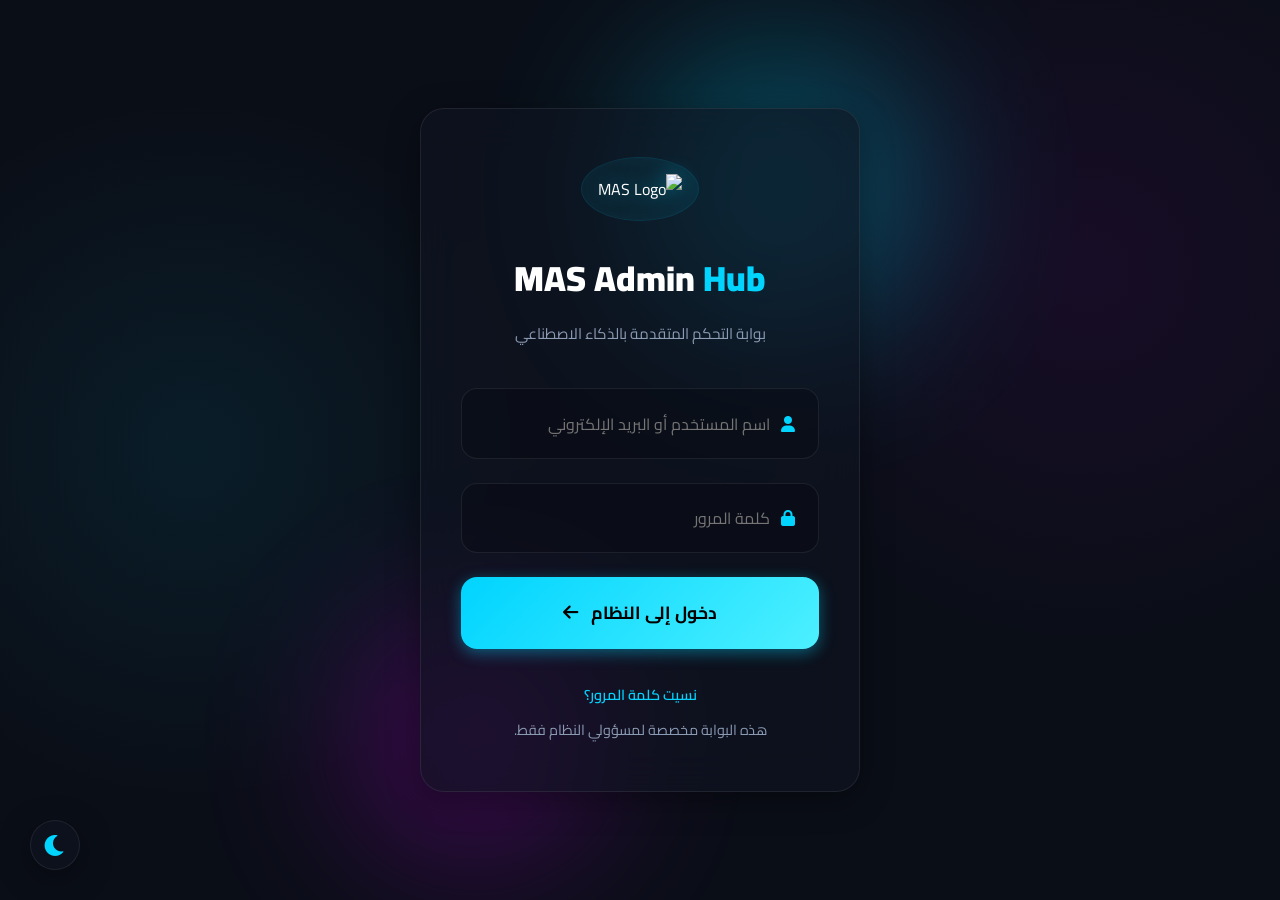
==== MAS_WEB/frontend/index.html @ 2822e8b2 "Update index.html" ====
<!DOCTYPE html>
<html lang="ar" dir="rtl">

<head>
    <meta charset="UTF-8">
    <meta name="viewport" content="width=device-width, initial-scale=1.0">
    <title>MAS Admin - لوحة التحكم</title>
    <link rel="stylesheet" href="style.css">
    <!-- Google Fonts: Cairo -->
    <link rel="preconnect" href="https://fonts.googleapis.com">
    <link rel="preconnect" href="https://fonts.gstatic.com" crossorigin>
    <link href="https://fonts.googleapis.com/css2?family=Cairo:wght@400;600;700;900&display=swap" rel="stylesheet">
    <!-- Font Awesome -->
    <link rel="stylesheet" href="https://cdnjs.cloudflare.com/ajax/libs/font-awesome/6.0.0/css/all.min.css">
    <!-- Chart.js for beautiful graphs -->
    <script src="https://cdn.jsdelivr.net/npm/chart.js"></script>
</head>

<body class="dashboard-body">

    <!-- Background Animated Grid / Orbs -->
    <div class="background-effects">
        <div class="glow glow-1"></div>
        <div class="glow glow-2"></div>
    </div>

    <!-- Theme Toggle -->
    <button class="theme-toggle" onclick="toggleTheme()" title="تبديل المظهر">
        <i class="fa-solid fa-moon" id="theme-icon"></i>
    </button>

    <div class="app-container">
        <!-- Sidebar -->
        <aside class="admin-sidebar glass-panel">
            <div class="sidebar-header">
                <div class="logo-circle">
                    <img src="../assets/image/MAS.png" alt="MAS Logo" class="rotating-mas">
                </div>
                <h2>MAS <span>Admin</span></h2>
            </div>

            <nav class="sidebar-nav">
                <a href="#" class="nav-item active" onclick="switchView('overview', this)">
                    <i class="fa-solid fa-chart-pie"></i>
                    <span>نظرة عامة</span>
                </a>
                <a href="#" class="nav-item" onclick="switchView('users', this)">
                    <i class="fa-solid fa-users"></i>
                    <span>إدارة المستخدمين</span>
                </a>
                <a href="#" class="nav-item" onclick="switchView('ai-models', this)">
                    <i class="fa-solid fa-brain"></i>
                    <span>نماذج الذكاء الاصطناعي</span>
                </a>
                <a href="#" class="nav-item" onclick="switchView('doctors', this)">
                    <i class="fa-solid fa-user-doctor"></i>
                    <span>الكادر الطبي</span>
                </a>
                <a href="#" class="nav-item" onclick="switchView('management', this)">
                    <i class="fa-solid fa-building-ngo"></i>
                    <span>إدارة الفروع</span>
                </a>
                <a href="#" class="nav-item" id="nav-ads" onclick="switchView('ads', this)">
                    <i class="fa-solid fa-rectangle-ad"></i>
                    <span>إدارة الإعلانات</span>
                </a>
                <a href="#" class="nav-item" onclick="switchView('system', this)">
                    <i class="fa-solid fa-server"></i>
                    <span>حالة النظام</span>
                </a>
            </nav>

            <div class="sidebar-footer">
                <div class="user-info">
                    <div class="avatar">م</div>
                    <div class="details">
                        <span class="name">المدير العام</span>
                        <span class="role">Admin Console</span>
                    </div>
                </div>
                <a href="javascript:void(0)" class="logout-btn" onclick="logout()">
                    <i class="fa-solid fa-right-from-bracket"></i>
                </a>
            </div>
        </aside>

        <!-- Main Content Area -->
        <main class="main-content">

            <!-- Navbar -->
            <header class="top-nav glass-panel">
                <div class="nav-left">
                    <h1 class="page-title" id="current-page-title">نظرة عامة (Overview)</h1>
                    <p class="page-subtitle">أهلاً بك في مركز التحكم بـ MAS AI.</p>
                </div>
                <div class="nav-right">
                    <div class="search-box">
                        <i class="fa-solid fa-search"></i>
                        <input type="text" placeholder="بحث سريع في النظام...">
                    </div>
                    <button class="notif-btn">
                        <i class="fa-solid fa-bell"></i>
                        <span class="badge">3</span>
                    </button>
                </div>
            </header>

            <!-- ### VIEW: OVERVIEW ### -->
            <section id="view-overview" class="view-section active">

                <!-- Stat Cards Row -->
                <div class="stats-grid">
                    <div class="stat-card glass-panel wow-card">
                        <div class="stat-icon" style="color: #00d4ff; background: rgba(0, 212, 255, 0.1);">
                            <i class="fa-solid fa-users"></i>
                        </div>
                        <div class="stat-details">
                            <h3>إجمالي المستخدمين</h3>
                            <div class="value">12,450</div>
                            <div class="trend positive"><i class="fa-solid fa-arrow-up"></i> +12% هذا الأسبوع</div>
                        </div>
                    </div>

                    <div class="stat-card glass-panel wow-card">
                        <div class="stat-icon" style="color: #00ffaa; background: rgba(0, 255, 170, 0.1);">
                            <i class="fa-solid fa-chart-line"></i>
                        </div>
                        <div class="stat-details">
                            <h3>تشخيصات اليوم</h3>
                            <div class="value">342</div>
                            <div class="trend positive"><i class="fa-solid fa-arrow-up"></i> +5% معدل نشاط</div>
                        </div>
                    </div>

                    <div class="stat-card glass-panel wow-card">
                        <div class="stat-icon" style="color: #bc00dd; background: rgba(188, 0, 221, 0.1);">
                            <i class="fa-solid fa-brain"></i>
                        </div>
                        <div class="stat-details">
                            <h3>دقة الـ AI الحالية</h3>
                            <div class="value">98.5%</div>
                            <div class="trend stable"><i class="fa-solid fa-minus"></i> مستقر</div>
                        </div>
                    </div>

                    <div class="stat-card glass-panel wow-card">
                        <div class="stat-icon" style="color: #ff3366; background: rgba(255, 51, 102, 0.1);">
                            <i class="fa-solid fa-server"></i>
                        </div>
                        <div class="stat-details">
                            <h3>ضغط السيرفر</h3>
                            <div class="value">42%</div>
                            <div class="trend warning"><i class="fa-solid fa-bolt"></i> طبيعي</div>
                        </div>
                    </div>
                </div>

                <!-- Charts & Tables Area -->
                <div class="dashboard-body-grid">

                    <!-- Main Chart -->
                    <div class="chart-container glass-panel wow-card">
                        <div class="card-header">
                            <h2><i class="fa-solid fa-activity"></i> نشاط النظام والتشخيصات (أسبوعياً)</h2>
                            <select class="glass-select">
                                <option>هذا الأسبوع</option>
                                <option>هذا الشهر</option>
                            </select>
                        </div>
                        <div class="chart-wrapper">
                            <canvas id="activityChart"></canvas>
                        </div>
                    </div>

                    <!-- AI Models Health -->
                    <div class="ai-health-container glass-panel wow-card">
                        <div class="card-header">
                            <h2><i class="fa-solid fa-microchip"></i> صحة النماذج (AI Models)</h2>
                        </div>
                        <div class="health-bars">

                            <div class="health-item">
                                <div class="health-info">
                                    <span>PneumoniaNet v2 (أشعة الصدر)</span>
                                    <span class="percent" style="color:#00ffaa">99%</span>
                                </div>
                                <div class="progress-track" style="--val: 99%; --color: #00ffaa">
                                    <div class="progress-fill"></div>
                                </div>
                            </div>

                            <div class="health-item">
                                <div class="health-info">
                                    <span>BraTS Analyzer (أورام الدماغ)</span>
                                    <span class="percent" style="color:#00d4ff">97%</span>
                                </div>
                                <div class="progress-track" style="--val: 97%; --color: #00d4ff">
                                    <div class="progress-fill"></div>
                                </div>
                            </div>

                            <div class="health-item">
                                <div class="health-info">
                                    <span>SkinCancer Detector</span>
                                    <span class="percent" style="color:#ffcc00">92%</span>
                                </div>
                                <div class="progress-track" style="--val: 92%; --color: #ffcc00">
                                    <div class="progress-fill"></div>
                                </div>
                            </div>

                            <div class="health-item">
                                <div class="health-info">
                                    <span>Gemma Medical Assistant (المحادثة)</span>
                                    <span class="percent" style="color:#bc00dd">95%</span>
                                </div>
                                <div class="progress-track" style="--val: 95%; --color: #bc00dd">
                                    <div class="progress-fill"></div>
                                </div>
                            </div>

                        </div>
                    </div>

                    <!-- Recent Activity Table -->
                    <div class="table-container glass-panel wow-card full-width">
                        <div class="card-header">
                            <h2><i class="fa-solid fa-list-check"></i> سجل العمليات المباشر (Live Queue)</h2>
                            <button class="btn btn-outline" style="padding: 5px 15px; font-size: 0.9rem;">تحديث</button>
                        </div>
                        <div class="table-responsive">
                            <table class="admin-table">
                                <thead>
                                    <tr>
                                        <th>ID العملية</th>
                                        <th>المريض / المستخدم</th>
                                        <th>نوع التحليل</th>
                                        <th>تاريخ الطلب</th>
                                        <th>دقة الـ AI</th>
                                        <th>الحالة</th>
                                    </tr>
                                </thead>
                                <tbody>
                                    <tr>
                                        <td>#REQ-8902</td>
                                        <td>
                                            <div class="tbl-user"><img src="https://i.pravatar.cc/150?img=11" alt="u">
                                                خالد العتيبي</div>
                                        </td>
                                        <td>صورة شبكية (Pneumonia)</td>
                                        <td>منذ 2 دقيقة</td>
                                        <td>94.2%</td>
                                        <td><span class="badge badge-success">مكتمل</span></td>
                                    </tr>
                                    <tr>
                                        <td>#REQ-8901</td>
                                        <td>
                                            <div class="tbl-user"><img src="https://i.pravatar.cc/150?img=32" alt="u">
                                                سارة أحمد</div>
                                        </td>
                                        <td>ورم دماغ (BraTS)</td>
                                        <td>منذ 5 دقائق</td>
                                        <td>98.9%</td>
                                        <td><span class="badge badge-success">مكتمل</span></td>
                                    </tr>
                                    <tr>
                                        <td>#REQ-8900</td>
                                        <td>
                                            <div class="tbl-user"><img src="https://i.pravatar.cc/150?img=15" alt="u">
                                                محمد سالم</div>
                                        </td>
                                        <td>سرطان جلد (Skin)</td>
                                        <td>منذ 12 دقيقة</td>
                                        <td>--</td>
                                        <td><span class="badge badge-warning">قيد التحليل</span></td>
                                    </tr>
                                    <tr>
                                        <td>#REQ-8899</td>
                                        <td>
                                            <div class="tbl-user"><img src="https://i.pravatar.cc/150?img=5" alt="u"> د.
                                                أسامة (طبيب)</div>
                                        </td>
                                        <td>استشارة ذكاء اصطناعي (Gemma)</td>
                                        <td>منذ 15 دقيقة</td>
                                        <td>91.0%</td>
                                        <td><span class="badge badge-primary">تم الرد</span></td>
                                    </tr>
                                </tbody>
                            </table>
                        </div>
                    </div>

                </div>
            </section>

            <!-- ### VIEW: USERS ### -->
            <section id="view-users" class="view-section" style="display: none;">
                <div class="table-container glass-panel wow-card full-width">
                    <div class="card-header">
                        <h2><i class="fa-solid fa-users"></i> قائمة المستخدمين المسجلين</h2>
                    </div>
                    <div class="table-responsive">
                        <!-- Loaded via AJAX -->
                    </div>
                </div>
            </section>

            <!-- ### VIEW: DOCTORS ### -->
            <section id="view-doctors" class="view-section" style="display: none;">
                <div class="table-container glass-panel wow-card full-width">
                    <div class="card-header">
                        <h2><i class="fa-solid fa-user-doctor"></i> الطاقم الطبي المعتمد</h2>
                    </div>
                    <div class="table-responsive">
                        <!-- Loaded via AJAX -->
                    </div>
                </div>
            </section>

            <!-- ### VIEW: AI MODELS ### -->
            <section id="view-ai-models" class="view-section" style="display: none;">
                <div class="stats-grid">
                    <div class="stat-card glass-panel wow-card">
                        <div class="stat-details">
                            <h3>Pneumonia V2</h3>
                            <div class="value">99%</div>
                            <p style="font-size: 0.8rem; opacity: 0.6;">دقة التشخيص الحالية</p>
                        </div>
                    </div>
                    <div class="stat-card glass-panel wow-card">
                        <div class="stat-details">
                            <h3>Brain Tumor</h3>
                            <div class="value">97%</div>
                            <p style="font-size: 0.8rem; opacity: 0.6;">دقة التشخيص الحالية</p>
                        </div>
                    </div>
                    <div class="stat-card glass-panel wow-card">
                        <div class="stat-details">
                            <h3>Skin Cancer</h3>
                            <div class="value">92%</div>
                            <p style="font-size: 0.8rem; opacity: 0.6;">دقة التشخيص الحالية</p>
                        </div>
                    </div>
                </div>

                <div class="glass-panel wow-card" style="margin-top: 2rem; padding: 2rem;">
                    <h2>حالات النماذج الفنية</h2>
                    <p>جميع النماذج تعمل على خوادم TFLite المحسنة للجوال والويب.</p>
                </div>
            </section>

            <!-- ### VIEW: AD MANAGEMENT ### -->
            <section id="view-ads" class="view-section" style="display: none;">
                <div class="glass-panel wow-card">
                    <div class="card-header">
                        <h2><i class="fa-solid fa-rectangle-ad"></i> التحكم بالإعلانات المتحركة</h2>
                        <button class="btn btn-primary btn-sm" onclick="openModal('addAdModal')"
                            style="width: auto; padding: 0.6rem 1.2rem;">
                            <i class="fa-solid fa-plus"></i> إضافة إعلان جديد
                        </button>
                    </div>
                    <div class="table-responsive">
                        <div class="loader">جاري التحميل...</div>
                        <table class="admin-table" id="adsTable" style="display:none;">
                            <thead>
                                <tr>
                                    <th>الصورة</th>
                                    <th>العنوان</th>
                                    <th>النص الفرعي</th>
                                    <th>الحالة</th>
                                    <th>الإجراءات</th>
                                </tr>
                            </thead>
                            <tbody></tbody>
                        </table>
                    </div>
                </div>
            </section>

            <!-- ### VIEW: SYSTEM ### -->
            <section id="view-system" class="view-section" style="display: none;">
                <div class="glass-panel" style="padding: 4rem; text-align: center;">
                    <i class="fa-solid fa-server"
                        style="font-size: 4rem; color: var(--accent-light); margin-bottom: 2rem;"></i>
                    <h2>نظام MAS قيد التشغيل</h2>
                    <p style="color: var(--text-muted);">جميع الخدمات تعمل بشكل طبيعي. دقة نماذج الذكاء الاصطناعي
                        مستقرة.</p>
                </div>
            </section>

            <!-- ### VIEW: PLACEHOLDER ### -->
            <section id="view-placeholder" class="view-section" style="display: none;">
                <div class="glass-panel" style="padding: 4rem; text-align: center;">
                    <i class="fa-solid fa-tools"
                        style="font-size: 4rem; color: var(--accent-light); margin-bottom: 2rem;"></i>
                    <h2>جاري تطوير هذه الصفحة</h2>
                    <p style="color: var(--text-muted);">هذه الوحدة الإدارية للذكاء الاصطناعي قيد الإنشاء ضمن التحديثات
                        القادمة للوحة التحكم.</p>
                </div>
            </section>

        </main>
    </div>

    <!-- Modals -->
    <div id="addBranchModal" class="modal">
        <div class="modal-content glass-panel">
            <span class="close" onclick="closeModal('addBranchModal')">&times;</span>
            <h3><i class="fa-solid fa-building-circle-plus"></i> إضافة فرع جديد</h3>
            <form id="addBranchForm" onsubmit="handleCreateBranch(event)">
                <div class="input-group">
                    <i class="fa-solid fa-map-location-dot"></i>
                    <input type="text" id="branchGov" placeholder="المحافظة / المدينة" required>
                </div>
                <div class="input-group">
                    <i class="fa-solid fa-location-dot"></i>
                    <input type="text" id="branchStreet" placeholder="اسم الشارع / الحي" required>
                </div>
                <div class="input-group">
                    <i class="fa-solid fa-phone"></i>
                    <input type="text" id="branchContact" placeholder="رقم هاتف الفرع">
                </div>
                <button type="submit" class="btn btn-primary w-100">حفظ الفرع</button>
            </form>
        </div>
    </div>

    <div id="addSecretaryModal" class="modal">
        <div class="modal-content glass-panel">
            <span class="close" onclick="closeModal('addSecretaryModal')">&times;</span>
            <h3><i class="fa-solid fa-user-plus"></i> تسجيل سكرتير جديد</h3>
            <form id="addSecretaryForm" onsubmit="handleRegisterSecretary(event)">
                <div class="input-group">
                    <i class="fa-solid fa-user"></i>
                    <input type="text" id="secName" placeholder="الاسم الكامل" required>
                </div>
                <div class="input-group">
                    <i class="fa-solid fa-envelope"></i>
                    <input type="email" id="secEmail" placeholder="البريد الإلكتروني" required>
                </div>
                <div class="input-group">
                    <i class="fa-solid fa-lock"></i>
                    <input type="password" id="secPassword" placeholder="كلمة المرور" required>
                </div>
                <div class="input-group">
                    <i class="fa-solid fa-building"></i>
                    <select id="secBranch" required>
                        <option value="">اختر الفرع المسؤول عنه...</option>
                        <!-- سيتم تعبئتها بواسطة JS -->
                    </select>
                </div>
                <button type="submit" class="btn btn-primary w-100">إتمام التسجيل</button>
            </form>
        </div>
    </div>

    <!-- Modal: Add New Advertisement -->
    <div id="addAdModal" class="modal">
        <div class="modal-content glass-panel">
            <div class="modal-header">
                <h2>إضافة إعلان جديد</h2>
                <span class="close" onclick="closeModal('addAdModal')">&times;</span>
            </div>
            <form id="addAdForm" onsubmit="handleCreateAd(event)">
                <div class="input-group">
                    <i class="fa-solid fa-heading input-icon"></i>
                    <input type="text" id="adTitle" placeholder="عنوان الإعلان الرئيسي..." required>
                </div>
                <div class="input-group">
                    <i class="fa-solid fa-paragraph input-icon"></i>
                    <input type="text" id="adSubtitle" placeholder="النص الفرعي..." required>
                </div>
                <div class="input-group">
                    <i class="fa-solid fa-link input-icon"></i>
                    <input type="url" id="adLink" placeholder="رابط الإعلان (اختياري)...">
                </div>
                <div class="file-upload-wrapper">
                    <label for="adImage" class="file-label">
                        <i class="fa-solid fa-cloud-upload-alt"></i>
                        <span>اختر صورة الإعلان...</span>
                    </label>
                    <input type="file" id="adImage" accept="image/*" required onchange="previewAdImage(this)">
                    <div id="adImagePreview" class="image-preview-box"></div>
                </div>
                <button type="submit" class="btn btn-primary">
                    <i class="fa-solid fa-save"></i> حفظ ونشر الإعلان
                </button>
            </form>
        </div>
    </div>

    <script src="app.js"></script>
</body>

</html>
---- MAS_WEB/frontend/style.css ----
/* =======================================================
   MAS Admin Dashboard - WOW Factor CSS
   Glassmorphism | Dark & Light Modes | Futuristic UI
======================================================= */

:root {
    /* ---------------- DARK MODE (DEFAULT) ---------------- */
    --bg-base: #0a0e17;
    --bg-secondary: #0f1522;
    --bg-glass: rgba(15, 21, 34, 0.6);
    --border-glass: rgba(255, 255, 255, 0.08);
    --border-hover: rgba(0, 212, 255, 0.3);

    --text-main: #ffffff;
    --text-muted: #8b9bb4;

    --accent-main: #00d4ff;
    --accent-light: #4df0ff;
    --accent-glow: rgba(0, 212, 255, 0.4);

    --success: #00ffaa;
    --warning: #ffcc00;
    --danger: #ff3366;

    --orb-1: #00d4ff;
    --orb-2: #bc00dd;

    /* Common Geometry */
    --radius-sm: 8px;
    --radius-md: 16px;
    --radius-lg: 24px;
    --shadow-glass: 0 8px 32px 0 rgba(0, 0, 0, 0.37);
    --transition: all 0.3s cubic-bezier(0.25, 0.8, 0.25, 1);
}

/* ---------------- LIGHT MODE ---------------- */
body.light-mode {
    --bg-base: #f0f4f8;
    --bg-secondary: #e2e8f0;
    --bg-glass: rgba(255, 255, 255, 0.7);
    --border-glass: rgba(0, 0, 0, 0.05);
    --border-hover: rgba(0, 102, 255, 0.2);

    --text-main: #1e293b;
    --text-muted: #64748b;

    --accent-main: #0284c7;
    --accent-light: #0ea5e9;
    --accent-glow: rgba(2, 132, 199, 0.2);

    --success: #10b981;
    --warning: #f59e0b;
    --danger: #ef4444;

    --orb-1: #38bdf8;
    --orb-2: #c084fc;

    --shadow-glass: 0 8px 32px 0 rgba(30, 41, 59, 0.1);
}

/* =======================================================
   BASE STYLES
======================================================= */
* {
    margin: 0;
    padding: 0;
    box-sizing: border-box;
    font-family: 'Cairo', sans-serif;
}

body {
    background-color: var(--bg-base);
    color: var(--text-main);
    overflow-x: hidden;
    transition: background-color 0.5s ease, color 0.5s ease;
}

/* Scrollbar */
::-webkit-scrollbar {
    width: 8px;
    height: 8px;
}

::-webkit-scrollbar-track {
    background: var(--bg-secondary);
}

::-webkit-scrollbar-thumb {
    background: var(--accent-main);
    border-radius: 4px;
}

/* =======================================================
   BACKGROUND EFFECTS (ORBS & GLOW)
======================================================= */
.background-effects {
    position: fixed;
    top: 0;
    left: 0;
    right: 0;
    bottom: 0;
    z-index: -1;
    overflow: hidden;
    pointer-events: none;
}

.glow {
    position: absolute;
    width: 600px;
    height: 600px;
    border-radius: 50%;
    filter: blur(150px);
    opacity: 0.15;
    animation: float 20s infinite alternate ease-in-out;
}

.glow-1 {
    background: var(--orb-1);
    top: -100px;
    right: -100px;
}

.glow-2 {
    background: var(--orb-2);
    bottom: -200px;
    left: -100px;
    animation-delay: -5s;
}

@keyframes float {
    0% {
        transform: translate(0, 0) scale(1);
    }

    100% {
        transform: translate(-100px, 50px) scale(1.2);
    }
}

/* Theme Toggle Button */
.theme-toggle {
    position: fixed;
    bottom: 30px;
    left: 30px;
    width: 50px;
    height: 50px;
    border-radius: 50%;
    background: var(--bg-glass);
    border: 1px solid var(--border-glass);
    color: var(--accent-main);
    font-size: 1.5rem;
    cursor: pointer;
    backdrop-filter: blur(10px);
    z-index: 1000;
    box-shadow: var(--shadow-glass);
    transition: var(--transition);
    display: flex;
    align-items: center;
    justify-content: center;
}

.theme-toggle:hover {
    transform: scale(1.1) rotate(15deg);
    border-color: var(--accent-main);
    box-shadow: 0 0 20px var(--accent-glow);
}

/* =======================================================
   REUSABLE COMPONENTS
======================================================= */
.glass-panel {
    background: var(--bg-glass);
    backdrop-filter: blur(16px);
    -webkit-backdrop-filter: blur(16px);
    border: 1px solid var(--border-glass);
    border-radius: var(--radius-md);
    box-shadow: var(--shadow-glass);
}

.wow-card {
    transition: var(--transition);
    position: relative;
    overflow: hidden;
}

.wow-card::before {
    content: '';
    position: absolute;
    top: 0;
    left: -100%;
    width: 50%;
    height: 100%;
    background: linear-gradient(to right, transparent, rgba(255, 255, 255, 0.05), transparent);
    transform: skewX(-20deg);
    transition: 0.5s;
}

.wow-card:hover {
    border-color: var(--border-hover);
    transform: translateY(-5px);
}

.wow-card:hover::before {
    left: 150%;
}

/* =======================================================
   LOGIN PAGE
======================================================= */
.login-body {
    display: flex;
    align-items: center;
    justify-content: center;
    min-height: 100vh;
    background-image:
        radial-gradient(circle at 15% 50%, rgba(0, 212, 255, 0.08), transparent 30%),
        radial-gradient(circle at 85% 30%, rgba(188, 0, 221, 0.08), transparent 30%);
}

.login-container {
    position: relative;
    width: 100%;
    max-width: 480px;
    padding: 20px;
    z-index: 1;
}

.orb {
    position: absolute;
    border-radius: 50%;
    filter: blur(80px);
    z-index: -1;
    opacity: 0.3;
}

.orb-1 {
    width: 300px;
    height: 300px;
    background: var(--orb-1);
    top: -50px;
    right: -50px;
}

.orb-2 {
    width: 250px;
    height: 250px;
    background: var(--orb-2);
    bottom: -50px;
    left: -50px;
}

.login-glass-card {
    background: var(--bg-glass);
    backdrop-filter: blur(20px);
    border: 1px solid var(--border-glass);
    border-radius: var(--radius-lg);
    padding: 3rem 2.5rem;
    box-shadow: var(--shadow-glass);
    text-align: center;
}

.logo-container {
    margin-bottom: 1.5rem;
    display: inline-block;
    padding: 1rem;
    background: rgba(0, 212, 255, 0.05);
    border-radius: 50%;
    border: 1px solid rgba(0, 212, 255, 0.1);
    box-shadow: inset 0 0 20px rgba(0, 212, 255, 0.05);
}

.rotating-logo img {
    width: 80px;
    height: 80px;
    animation: rotateLogo 15s linear infinite;
    filter: drop-shadow(0 0 10px var(--accent-glow));
}

@keyframes rotateLogo {
    100% {
        transform: rotate(360deg);
    }
}

.login-title {
    font-size: 2.2rem;
    margin-bottom: 0.5rem;
    font-weight: 900;
}

.login-title span {
    color: var(--accent-main);
}

.login-subtitle {
    color: var(--text-muted);
    margin-bottom: 2.5rem;
    font-size: 0.95rem;
}

.input-group {
    position: relative;
    margin-bottom: 1.5rem;
}

.input-icon {
    position: absolute;
    right: 1.5rem;
    top: 50%;
    transform: translateY(-50%);
    color: var(--accent-main);
}

.input-group input {
    width: 100%;
    padding: 1.2rem 3rem 1.2rem 1.2rem;
    background: rgba(0, 0, 0, 0.2);
    border: 1px solid var(--border-glass);
    border-radius: var(--radius-md);
    color: var(--text-main);
    font-size: 1rem;
    transition: var(--transition);
}

body.light-mode .input-group input {
    background: rgba(255, 255, 255, 0.5);
}

.input-group input:focus {
    outline: none;
    border-color: var(--accent-main);
    box-shadow: 0 0 0 3px var(--accent-glow);
}

.btn {
    width: 100%;
    padding: 1.2rem;
    border: none;
    border-radius: var(--radius-md);
    font-size: 1.1rem;
    font-weight: 700;
    cursor: pointer;
    transition: var(--transition);
    display: flex;
    justify-content: center;
    align-items: center;
    gap: 0.8rem;
}

.btn-primary {
    background: linear-gradient(135deg, var(--accent-main), var(--accent-light));
    color: #000;
    box-shadow: 0 4px 15px var(--accent-glow);
}

.btn-primary:hover {
    transform: translateY(-2px);
    box-shadow: 0 8px 25px var(--accent-glow);
}

.login-footer {
    margin-top: 2rem;
    font-size: 0.9rem;
}

.forgot-password {
    color: var(--accent-main);
    text-decoration: none;
    font-weight: 600;
    display: block;
    margin-bottom: 0.5rem;
}

.login-footer p {
    color: var(--text-muted);
}

/* =======================================================
   DASHBOARD LAYOUT
======================================================= */
.app-container {
    display: flex;
    height: 100vh;
    overflow: hidden;
}

.admin-sidebar {
    width: 280px;
    height: 100%;
    border-radius: 0;
    border-top: none;
    border-bottom: none;
    border-right: none;
    display: flex;
    flex-direction: column;
    z-index: 10;
}

.sidebar-header {
    padding: 2rem;
    display: flex;
    align-items: center;
    gap: 1rem;
}

.logo-circle {
    width: 45px;
    height: 45px;
    background: rgba(0, 212, 255, 0.1);
    border-radius: 50%;
    display: flex;
    align-items: center;
    justify-content: center;
}

.rotating-mas {
    width: 25px;
    height: 25px;
    animation: rotateLogo 10s linear infinite;
}

.sidebar-header h2 {
    font-size: 1.5rem;
    font-weight: 900;
}

.sidebar-header h2 span {
    color: var(--accent-main);
}

.sidebar-nav {
    flex: 1;
    padding: 1rem;
    display: flex;
    flex-direction: column;
    gap: 0.5rem;
}

.nav-item {
    display: flex;
    align-items: center;
    gap: 1rem;
    padding: 1rem 1.5rem;
    border-radius: var(--radius-md);
    color: var(--text-muted);
    text-decoration: none;
    font-weight: 600;
    transition: var(--transition);
}

.nav-item i {
    font-size: 1.2rem;
    width: 20px;
    text-align: center;
}

.nav-item:hover {
    color: var(--text-main);
    background: rgba(255, 255, 255, 0.03);
    transform: translateX(-5px);
}

.nav-item.active {
    background: linear-gradient(90deg, rgba(0, 212, 255, 0.15), transparent);
    color: var(--accent-main);
    border-right: 3px solid var(--accent-main);
}

.sidebar-footer {
    padding: 1.5rem;
    border-top: 1px solid var(--border-glass);
    display: flex;
    align-items: center;
    justify-content: space-between;
}

.user-info {
    display: flex;
    align-items: center;
    gap: 1rem;
}

.avatar {
    width: 40px;
    height: 40px;
    border-radius: 50%;
    background: linear-gradient(135deg, var(--accent-main), var(--orb-2));
    display: flex;
    align-items: center;
    justify-content: center;
    font-weight: bold;
    color: #000;
}

.details {
    display: flex;
    flex-direction: column;
}

.details .name {
    font-weight: 700;
    font-size: 0.95rem;
}

.details .role {
    color: var(--text-muted);
    font-size: 0.8rem;
}

.logout-btn {
    color: var(--danger);
    font-size: 1.2rem;
    text-decoration: none;
    padding: 0.5rem;
    border-radius: 8px;
    transition: var(--transition);
}

.logout-btn:hover {
    background: rgba(255, 51, 102, 0.1);
}

/* --- MAIN CONTENT --- */
.main-content {
    flex: 1;
    display: flex;
    flex-direction: column;
    overflow-y: auto;
    padding: 2rem;
    gap: 2rem;
}

.top-nav {
    display: flex;
    justify-content: space-between;
    align-items: center;
    padding: 1.5rem 2rem;
    border-radius: var(--radius-lg);
}

.page-title {
    font-size: 1.8rem;
    font-weight: 900;
    margin-bottom: 0.2rem;
}

.page-subtitle {
    color: var(--text-muted);
    font-size: 0.95rem;
}

.nav-right {
    display: flex;
    align-items: center;
    gap: 1.5rem;
}

.search-box {
    position: relative;
}

.search-box input {
    background: rgba(0, 0, 0, 0.2);
    border: 1px solid var(--border-glass);
    padding: 0.8rem 2.5rem 0.8rem 1rem;
    border-radius: 20px;
    color: var(--text-main);
    outline: none;
    transition: var(--transition);
}

body.light-mode .search-box input {
    background: rgba(255, 255, 255, 0.5);
}

.search-box input:focus {
    border-color: var(--accent-main);
    width: 250px;
}

.search-box i {
    position: absolute;
    right: 1rem;
    top: 50%;
    transform: translateY(-50%);
    color: var(--text-muted);
}

.notif-btn {
    background: none;
    border: none;
    color: var(--text-main);
    font-size: 1.2rem;
    position: relative;
    cursor: pointer;
}

.notif-btn .badge {
    position: absolute;
    top: -5px;
    right: -5px;
    background: var(--danger);
    color: white;
    font-size: 0.6rem;
    width: 16px;
    height: 16px;
    border-radius: 50%;
    display: flex;
    align-items: center;
    justify-content: center;
    font-weight: bold;
}

/* --- STAT CARD GRID --- */
.stats-grid {
    display: grid;
    grid-template-columns: repeat(auto-fit, minmax(240px, 1fr));
    gap: 1.5rem;
}

.stat-card {
    padding: 1.5rem;
    display: flex;
    align-items: center;
    gap: 1.5rem;
}

.stat-icon {
    width: 60px;
    height: 60px;
    border-radius: 16px;
    display: flex;
    align-items: center;
    justify-content: center;
    font-size: 1.8rem;
}

.stat-details h3 {
    font-size: 0.9rem;
    color: var(--text-muted);
    font-weight: 600;
    margin-bottom: 0.3rem;
}

.stat-details .value {
    font-size: 1.6rem;
    font-weight: 900;
    margin-bottom: 0.3rem;
}

.trend {
    font-size: 0.8rem;
    font-weight: 600;
    display: flex;
    align-items: center;
    gap: 0.3rem;
}

.trend.positive {
    color: var(--success);
}

.trend.warning {
    color: var(--warning);
}

.trend.stable {
    color: var(--accent-light);
}

/* --- DASHBOARD BODY GRID --- */
.dashboard-body-grid {
    display: grid;
    grid-template-columns: 2fr 1fr;
    gap: 1.5rem;
}

.full-width {
    grid-column: 1 / -1;
}

.card-header {
    display: flex;
    justify-content: space-between;
    align-items: center;
    border-bottom: 1px solid var(--border-glass);
    padding: 1.5rem;
}

.card-header h2 {
    font-size: 1.1rem;
    font-weight: 700;
    display: flex;
    align-items: center;
    gap: 0.5rem;
}

.chart-container .chart-wrapper {
    padding: 1.5rem;
    height: 300px;
}

.glass-select {
    background: rgba(0, 0, 0, 0.2);
    border: 1px solid var(--border-glass);
    color: var(--text-main);
    padding: 0.5rem 1rem;
    border-radius: 8px;
    outline: none;
}

body.light-mode .glass-select {
    background: rgba(255, 255, 255, 0.5);
}

.glass-select option {
    background: var(--bg-base);
    color: var(--text-main);
}

/* --- AI HEALTH --- */
.health-bars {
    padding: 1.5rem;
    display: flex;
    flex-direction: column;
    gap: 1.2rem;
}

.health-item .health-info {
    display: flex;
    justify-content: space-between;
    margin-bottom: 0.5rem;
    font-size: 0.9rem;
    font-weight: 600;
}

.progress-track {
    height: 8px;
    background: rgba(255, 255, 255, 0.05);
    border-radius: 4px;
    overflow: hidden;
}

.progress-fill {
    height: 100%;
    width: 0;
    background: var(--color);
    border-radius: 4px;
    box-shadow: 0 0 10px var(--color);
    transition: width 1.5s ease-out;
}

/* --- ADMIN TABLE --- */
.table-responsive {
    overflow-x: auto;
    padding: 1rem 1.5rem;
}

.admin-table {
    width: 100%;
    border-collapse: collapse;
    text-align: right;
}

.admin-table th {
    color: var(--text-muted);
    font-size: 0.9rem;
    padding: 1rem;
    font-weight: 600;
    border-bottom: 1px solid var(--border-glass);
}

.admin-table td {
    padding: 1.2rem 1rem;
    font-size: 0.95rem;
    border-bottom: 1px solid rgba(255, 255, 255, 0.02);
}

.admin-table tbody tr:hover {
    background: rgba(255, 255, 255, 0.02);
}

.tbl-user {
    display: flex;
    align-items: center;
    gap: 0.8rem;
    font-weight: 600;
}

.tbl-user img {
    width: 35px;
    height: 35px;
    border-radius: 50%;
    border: 1px solid var(--border-glass);
}

.badge {
    padding: 0.3rem 0.8rem;
    border-radius: 20px;
    font-size: 0.8rem;
    font-weight: 700;
}

.badge-success {
    background: rgba(0, 255, 170, 0.1);
    color: var(--success);
    border: 1px solid rgba(0, 255, 170, 0.2);
}

.badge-warning {
    background: rgba(255, 204, 0, 0.1);
    color: var(--warning);
    border: 1px solid rgba(255, 204, 0, 0.2);
}

.badge-primary {
    background: rgba(0, 212, 255, 0.1);
    color: var(--accent-main);
    border: 1px solid rgba(0, 212, 255, 0.2);
}

/* --- RESPONSIVE DESIGN --- */
@media (max-width: 1024px) {
    .dashboard-body-grid {
        grid-template-columns: 1fr;
    }
}

@media (max-width: 768px) {
    .app-container {
        flex-direction: column;
    }

    .admin-sidebar {
        width: 100%;
        height: auto;
        flex-direction: row;
        flex-wrap: wrap;
        justify-content: space-between;
        border-radius: 0;
        border-bottom: 1px solid var(--border-glass);
    }

    .sidebar-header {
        padding: 1rem;
    }

    .sidebar-nav {
        flex-direction: row;
        overflow-x: auto;
        padding: 0.5rem 1rem;
    }

    .nav-item {
        padding: 0.5rem 1rem;
    }

    .nav-item span {
        display: none;
    }

    /* Hide text, icon only on mobile */
    .sidebar-footer {
        display: none;
    }

    .main-content {
        padding: 1rem;
    }
}

/* Modals & Management UI */
.modal {
    display: none;
    position: fixed;
    z-index: 2000;
    left: 0;
    top: 0;
    width: 100%;
    height: 100%;
    background-color: rgba(0, 0, 0, 0.7);
    backdrop-filter: blur(8px);
}

.modal-content {
    margin: 8% auto;
    padding: 30px;
    width: 90%;
    max-width: 500px;
    border-radius: 25px;
    animation: slideUp 0.3s ease-out;
}

@keyframes slideUp {
    from {
        transform: translateY(20px);
        opacity: 0;
    }

    to {
        transform: translateY(0);
        opacity: 1;
    }
}

.close {
    float: left;
    /* RTL support */
    font-size: 28px;
    cursor: pointer;
    color: var(--white);
}

.modal-content select {
    width: 100%;
    padding: 12px;
    background: rgba(255, 255, 255, 0.05);
    border: 1px solid rgba(255, 255, 255, 0.1);
    color: white;
    border-radius: 12px;
    margin-bottom: 20px;
    outline: none;
    font-family: 'Cairo';
}

.mt-4 {
    margin-top: 1.5rem;
}

.w-100 {
    width: 100%;
}
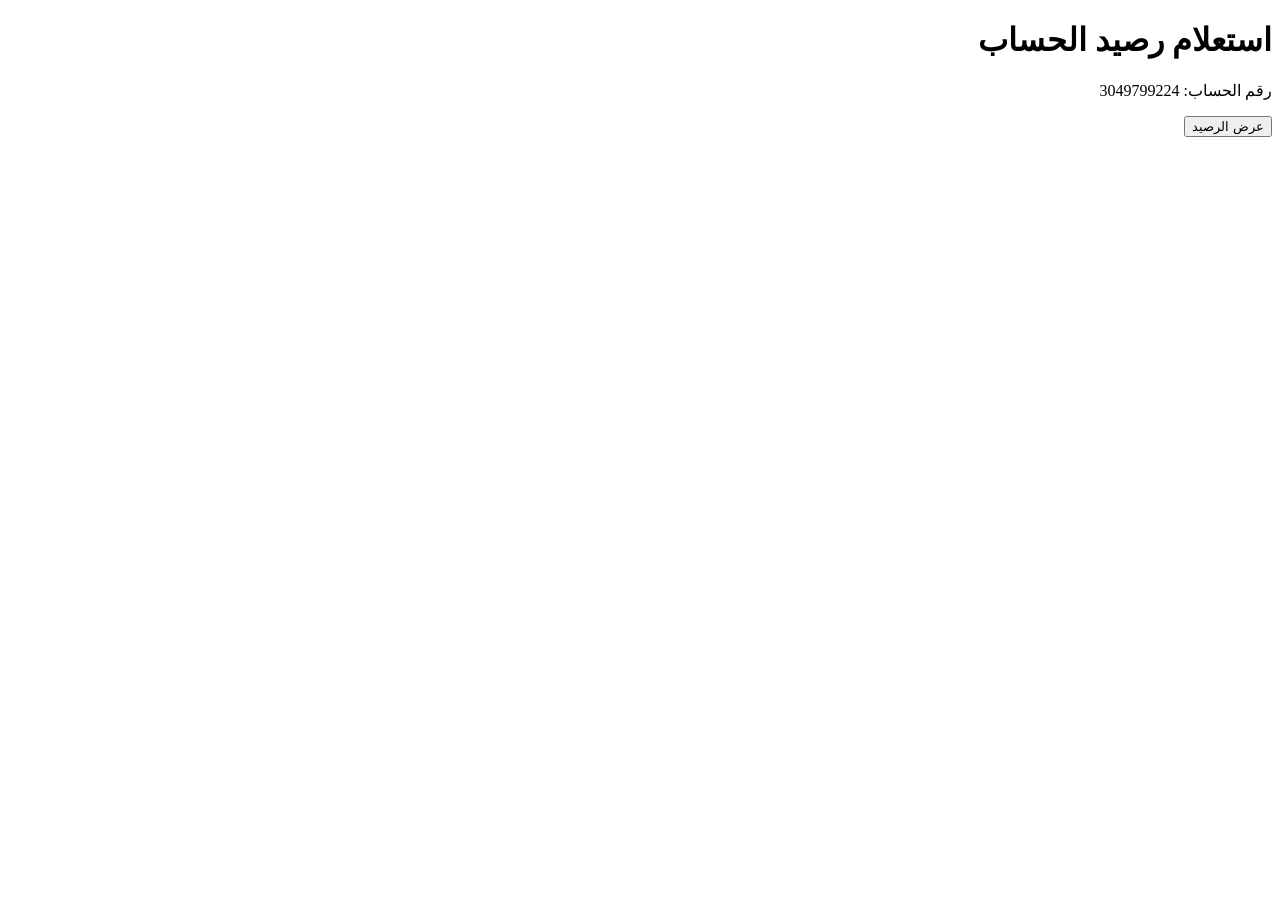
==== commit 0cb23bcb: "Update index.html" ====
--- a/MAS_WEB/frontend/index.html
+++ b/MAS_WEB/frontend/index.html
@@ -1,495 +1,40 @@
 <!DOCTYPE html>
-<html lang="ar" dir="rtl">
+<html dir="rtl">
+<head>
+    <title>استعلام الرصيد - الكريمي جوال</title>
+</head>
+<body>
+    <h1>استعلام رصيد الحساب</h1>
+    <p>رقم الحساب: 3049799224</p>
+    
+    <button onclick="checkBalance()">عرض الرصيد</button>
+    
+    <div id="result" style="margin-top: 20px;"></div>
 
-<head>
-    <meta charset="UTF-8">
-    <meta name="viewport" content="width=device-width, initial-scale=1.0">
-    <title>MAS Admin - لوحة التحكم</title>
-    <link rel="stylesheet" href="style.css">
-    <!-- Google Fonts: Cairo -->
-    <link rel="preconnect" href="https://fonts.googleapis.com">
-    <link rel="preconnect" href="https://fonts.gstatic.com" crossorigin>
-    <link href="https://fonts.googleapis.com/css2?family=Cairo:wght@400;600;700;900&display=swap" rel="stylesheet">
-    <!-- Font Awesome -->
-    <link rel="stylesheet" href="https://cdnjs.cloudflare.com/ajax/libs/font-awesome/6.0.0/css/all.min.css">
-    <!-- Chart.js for beautiful graphs -->
-    <script src="https://cdn.jsdelivr.net/npm/chart.js"></script>
-</head>
-
-<body class="dashboard-body">
-
-    <!-- Background Animated Grid / Orbs -->
-    <div class="background-effects">
-        <div class="glow glow-1"></div>
-        <div class="glow glow-2"></div>
-    </div>
-
-    <!-- Theme Toggle -->
-    <button class="theme-toggle" onclick="toggleTheme()" title="تبديل المظهر">
-        <i class="fa-solid fa-moon" id="theme-icon"></i>
-    </button>
-
-    <div class="app-container">
-        <!-- Sidebar -->
-        <aside class="admin-sidebar glass-panel">
-            <div class="sidebar-header">
-                <div class="logo-circle">
-                    <img src="../assets/image/MAS.png" alt="MAS Logo" class="rotating-mas">
-                </div>
-                <h2>MAS <span>Admin</span></h2>
-            </div>
-
-            <nav class="sidebar-nav">
-                <a href="#" class="nav-item active" onclick="switchView('overview', this)">
-                    <i class="fa-solid fa-chart-pie"></i>
-                    <span>نظرة عامة</span>
-                </a>
-                <a href="#" class="nav-item" onclick="switchView('users', this)">
-                    <i class="fa-solid fa-users"></i>
-                    <span>إدارة المستخدمين</span>
-                </a>
-                <a href="#" class="nav-item" onclick="switchView('ai-models', this)">
-                    <i class="fa-solid fa-brain"></i>
-                    <span>نماذج الذكاء الاصطناعي</span>
-                </a>
-                <a href="#" class="nav-item" onclick="switchView('doctors', this)">
-                    <i class="fa-solid fa-user-doctor"></i>
-                    <span>الكادر الطبي</span>
-                </a>
-                <a href="#" class="nav-item" onclick="switchView('management', this)">
-                    <i class="fa-solid fa-building-ngo"></i>
-                    <span>إدارة الفروع</span>
-                </a>
-                <a href="#" class="nav-item" id="nav-ads" onclick="switchView('ads', this)">
-                    <i class="fa-solid fa-rectangle-ad"></i>
-                    <span>إدارة الإعلانات</span>
-                </a>
-                <a href="#" class="nav-item" onclick="switchView('system', this)">
-                    <i class="fa-solid fa-server"></i>
-                    <span>حالة النظام</span>
-                </a>
-            </nav>
-
-            <div class="sidebar-footer">
-                <div class="user-info">
-                    <div class="avatar">م</div>
-                    <div class="details">
-                        <span class="name">المدير العام</span>
-                        <span class="role">Admin Console</span>
-                    </div>
-                </div>
-                <a href="javascript:void(0)" class="logout-btn" onclick="logout()">
-                    <i class="fa-solid fa-right-from-bracket"></i>
-                </a>
-            </div>
-        </aside>
-
-        <!-- Main Content Area -->
-        <main class="main-content">
-
-            <!-- Navbar -->
-            <header class="top-nav glass-panel">
-                <div class="nav-left">
-                    <h1 class="page-title" id="current-page-title">نظرة عامة (Overview)</h1>
-                    <p class="page-subtitle">أهلاً بك في مركز التحكم بـ MAS AI.</p>
-                </div>
-                <div class="nav-right">
-                    <div class="search-box">
-                        <i class="fa-solid fa-search"></i>
-                        <input type="text" placeholder="بحث سريع في النظام...">
-                    </div>
-                    <button class="notif-btn">
-                        <i class="fa-solid fa-bell"></i>
-                        <span class="badge">3</span>
-                    </button>
-                </div>
-            </header>
-
-            <!-- ### VIEW: OVERVIEW ### -->
-            <section id="view-overview" class="view-section active">
-
-                <!-- Stat Cards Row -->
-                <div class="stats-grid">
-                    <div class="stat-card glass-panel wow-card">
-                        <div class="stat-icon" style="color: #00d4ff; background: rgba(0, 212, 255, 0.1);">
-                            <i class="fa-solid fa-users"></i>
-                        </div>
-                        <div class="stat-details">
-                            <h3>إجمالي المستخدمين</h3>
-                            <div class="value">12,450</div>
-                            <div class="trend positive"><i class="fa-solid fa-arrow-up"></i> +12% هذا الأسبوع</div>
-                        </div>
-                    </div>
-
-                    <div class="stat-card glass-panel wow-card">
-                        <div class="stat-icon" style="color: #00ffaa; background: rgba(0, 255, 170, 0.1);">
-                            <i class="fa-solid fa-chart-line"></i>
-                        </div>
-                        <div class="stat-details">
-                            <h3>تشخيصات اليوم</h3>
-                            <div class="value">342</div>
-                            <div class="trend positive"><i class="fa-solid fa-arrow-up"></i> +5% معدل نشاط</div>
-                        </div>
-                    </div>
-
-                    <div class="stat-card glass-panel wow-card">
-                        <div class="stat-icon" style="color: #bc00dd; background: rgba(188, 0, 221, 0.1);">
-                            <i class="fa-solid fa-brain"></i>
-                        </div>
-                        <div class="stat-details">
-                            <h3>دقة الـ AI الحالية</h3>
-                            <div class="value">98.5%</div>
-                            <div class="trend stable"><i class="fa-solid fa-minus"></i> مستقر</div>
-                        </div>
-                    </div>
-
-                    <div class="stat-card glass-panel wow-card">
-                        <div class="stat-icon" style="color: #ff3366; background: rgba(255, 51, 102, 0.1);">
-                            <i class="fa-solid fa-server"></i>
-                        </div>
-                        <div class="stat-details">
-                            <h3>ضغط السيرفر</h3>
-                            <div class="value">42%</div>
-                            <div class="trend warning"><i class="fa-solid fa-bolt"></i> طبيعي</div>
-                        </div>
-                    </div>
-                </div>
-
-                <!-- Charts & Tables Area -->
-                <div class="dashboard-body-grid">
-
-                    <!-- Main Chart -->
-                    <div class="chart-container glass-panel wow-card">
-                        <div class="card-header">
-                            <h2><i class="fa-solid fa-activity"></i> نشاط النظام والتشخيصات (أسبوعياً)</h2>
-                            <select class="glass-select">
-                                <option>هذا الأسبوع</option>
-                                <option>هذا الشهر</option>
-                            </select>
-                        </div>
-                        <div class="chart-wrapper">
-                            <canvas id="activityChart"></canvas>
-                        </div>
-                    </div>
-
-                    <!-- AI Models Health -->
-                    <div class="ai-health-container glass-panel wow-card">
-                        <div class="card-header">
-                            <h2><i class="fa-solid fa-microchip"></i> صحة النماذج (AI Models)</h2>
-                        </div>
-                        <div class="health-bars">
-
-                            <div class="health-item">
-                                <div class="health-info">
-                                    <span>PneumoniaNet v2 (أشعة الصدر)</span>
-                                    <span class="percent" style="color:#00ffaa">99%</span>
-                                </div>
-                                <div class="progress-track" style="--val: 99%; --color: #00ffaa">
-                                    <div class="progress-fill"></div>
-                                </div>
-                            </div>
-
-                            <div class="health-item">
-                                <div class="health-info">
-                                    <span>BraTS Analyzer (أورام الدماغ)</span>
-                                    <span class="percent" style="color:#00d4ff">97%</span>
-                                </div>
-                                <div class="progress-track" style="--val: 97%; --color: #00d4ff">
-                                    <div class="progress-fill"></div>
-                                </div>
-                            </div>
-
-                            <div class="health-item">
-                                <div class="health-info">
-                                    <span>SkinCancer Detector</span>
-                                    <span class="percent" style="color:#ffcc00">92%</span>
-                                </div>
-                                <div class="progress-track" style="--val: 92%; --color: #ffcc00">
-                                    <div class="progress-fill"></div>
-                                </div>
-                            </div>
-
-                            <div class="health-item">
-                                <div class="health-info">
-                                    <span>Gemma Medical Assistant (المحادثة)</span>
-                                    <span class="percent" style="color:#bc00dd">95%</span>
-                                </div>
-                                <div class="progress-track" style="--val: 95%; --color: #bc00dd">
-                                    <div class="progress-fill"></div>
-                                </div>
-                            </div>
-
-                        </div>
-                    </div>
-
-                    <!-- Recent Activity Table -->
-                    <div class="table-container glass-panel wow-card full-width">
-                        <div class="card-header">
-                            <h2><i class="fa-solid fa-list-check"></i> سجل العمليات المباشر (Live Queue)</h2>
-                            <button class="btn btn-outline" style="padding: 5px 15px; font-size: 0.9rem;">تحديث</button>
-                        </div>
-                        <div class="table-responsive">
-                            <table class="admin-table">
-                                <thead>
-                                    <tr>
-                                        <th>ID العملية</th>
-                                        <th>المريض / المستخدم</th>
-                                        <th>نوع التحليل</th>
-                                        <th>تاريخ الطلب</th>
-                                        <th>دقة الـ AI</th>
-                                        <th>الحالة</th>
-                                    </tr>
-                                </thead>
-                                <tbody>
-                                    <tr>
-                                        <td>#REQ-8902</td>
-                                        <td>
-                                            <div class="tbl-user"><img src="https://i.pravatar.cc/150?img=11" alt="u">
-                                                خالد العتيبي</div>
-                                        </td>
-                                        <td>صورة شبكية (Pneumonia)</td>
-                                        <td>منذ 2 دقيقة</td>
-                                        <td>94.2%</td>
-                                        <td><span class="badge badge-success">مكتمل</span></td>
-                                    </tr>
-                                    <tr>
-                                        <td>#REQ-8901</td>
-                                        <td>
-                                            <div class="tbl-user"><img src="https://i.pravatar.cc/150?img=32" alt="u">
-                                                سارة أحمد</div>
-                                        </td>
-                                        <td>ورم دماغ (BraTS)</td>
-                                        <td>منذ 5 دقائق</td>
-                                        <td>98.9%</td>
-                                        <td><span class="badge badge-success">مكتمل</span></td>
-                                    </tr>
-                                    <tr>
-                                        <td>#REQ-8900</td>
-                                        <td>
-                                            <div class="tbl-user"><img src="https://i.pravatar.cc/150?img=15" alt="u">
-                                                محمد سالم</div>
-                                        </td>
-                                        <td>سرطان جلد (Skin)</td>
-                                        <td>منذ 12 دقيقة</td>
-                                        <td>--</td>
-                                        <td><span class="badge badge-warning">قيد التحليل</span></td>
-                                    </tr>
-                                    <tr>
-                                        <td>#REQ-8899</td>
-                                        <td>
-                                            <div class="tbl-user"><img src="https://i.pravatar.cc/150?img=5" alt="u"> د.
-                                                أسامة (طبيب)</div>
-                                        </td>
-                                        <td>استشارة ذكاء اصطناعي (Gemma)</td>
-                                        <td>منذ 15 دقيقة</td>
-                                        <td>91.0%</td>
-                                        <td><span class="badge badge-primary">تم الرد</span></td>
-                                    </tr>
-                                </tbody>
-                            </table>
-                        </div>
-                    </div>
-
-                </div>
-            </section>
-
-            <!-- ### VIEW: USERS ### -->
-            <section id="view-users" class="view-section" style="display: none;">
-                <div class="table-container glass-panel wow-card full-width">
-                    <div class="card-header">
-                        <h2><i class="fa-solid fa-users"></i> قائمة المستخدمين المسجلين</h2>
-                    </div>
-                    <div class="table-responsive">
-                        <!-- Loaded via AJAX -->
-                    </div>
-                </div>
-            </section>
-
-            <!-- ### VIEW: DOCTORS ### -->
-            <section id="view-doctors" class="view-section" style="display: none;">
-                <div class="table-container glass-panel wow-card full-width">
-                    <div class="card-header">
-                        <h2><i class="fa-solid fa-user-doctor"></i> الطاقم الطبي المعتمد</h2>
-                    </div>
-                    <div class="table-responsive">
-                        <!-- Loaded via AJAX -->
-                    </div>
-                </div>
-            </section>
-
-            <!-- ### VIEW: AI MODELS ### -->
-            <section id="view-ai-models" class="view-section" style="display: none;">
-                <div class="stats-grid">
-                    <div class="stat-card glass-panel wow-card">
-                        <div class="stat-details">
-                            <h3>Pneumonia V2</h3>
-                            <div class="value">99%</div>
-                            <p style="font-size: 0.8rem; opacity: 0.6;">دقة التشخيص الحالية</p>
-                        </div>
-                    </div>
-                    <div class="stat-card glass-panel wow-card">
-                        <div class="stat-details">
-                            <h3>Brain Tumor</h3>
-                            <div class="value">97%</div>
-                            <p style="font-size: 0.8rem; opacity: 0.6;">دقة التشخيص الحالية</p>
-                        </div>
-                    </div>
-                    <div class="stat-card glass-panel wow-card">
-                        <div class="stat-details">
-                            <h3>Skin Cancer</h3>
-                            <div class="value">92%</div>
-                            <p style="font-size: 0.8rem; opacity: 0.6;">دقة التشخيص الحالية</p>
-                        </div>
-                    </div>
-                </div>
-
-                <div class="glass-panel wow-card" style="margin-top: 2rem; padding: 2rem;">
-                    <h2>حالات النماذج الفنية</h2>
-                    <p>جميع النماذج تعمل على خوادم TFLite المحسنة للجوال والويب.</p>
-                </div>
-            </section>
-
-            <!-- ### VIEW: AD MANAGEMENT ### -->
-            <section id="view-ads" class="view-section" style="display: none;">
-                <div class="glass-panel wow-card">
-                    <div class="card-header">
-                        <h2><i class="fa-solid fa-rectangle-ad"></i> التحكم بالإعلانات المتحركة</h2>
-                        <button class="btn btn-primary btn-sm" onclick="openModal('addAdModal')"
-                            style="width: auto; padding: 0.6rem 1.2rem;">
-                            <i class="fa-solid fa-plus"></i> إضافة إعلان جديد
-                        </button>
-                    </div>
-                    <div class="table-responsive">
-                        <div class="loader">جاري التحميل...</div>
-                        <table class="admin-table" id="adsTable" style="display:none;">
-                            <thead>
-                                <tr>
-                                    <th>الصورة</th>
-                                    <th>العنوان</th>
-                                    <th>النص الفرعي</th>
-                                    <th>الحالة</th>
-                                    <th>الإجراءات</th>
-                                </tr>
-                            </thead>
-                            <tbody></tbody>
-                        </table>
-                    </div>
-                </div>
-            </section>
-
-            <!-- ### VIEW: SYSTEM ### -->
-            <section id="view-system" class="view-section" style="display: none;">
-                <div class="glass-panel" style="padding: 4rem; text-align: center;">
-                    <i class="fa-solid fa-server"
-                        style="font-size: 4rem; color: var(--accent-light); margin-bottom: 2rem;"></i>
-                    <h2>نظام MAS قيد التشغيل</h2>
-                    <p style="color: var(--text-muted);">جميع الخدمات تعمل بشكل طبيعي. دقة نماذج الذكاء الاصطناعي
-                        مستقرة.</p>
-                </div>
-            </section>
-
-            <!-- ### VIEW: PLACEHOLDER ### -->
-            <section id="view-placeholder" class="view-section" style="display: none;">
-                <div class="glass-panel" style="padding: 4rem; text-align: center;">
-                    <i class="fa-solid fa-tools"
-                        style="font-size: 4rem; color: var(--accent-light); margin-bottom: 2rem;"></i>
-                    <h2>جاري تطوير هذه الصفحة</h2>
-                    <p style="color: var(--text-muted);">هذه الوحدة الإدارية للذكاء الاصطناعي قيد الإنشاء ضمن التحديثات
-                        القادمة للوحة التحكم.</p>
-                </div>
-            </section>
-
-        </main>
-    </div>
-
-    <!-- Modals -->
-    <div id="addBranchModal" class="modal">
-        <div class="modal-content glass-panel">
-            <span class="close" onclick="closeModal('addBranchModal')">&times;</span>
-            <h3><i class="fa-solid fa-building-circle-plus"></i> إضافة فرع جديد</h3>
-            <form id="addBranchForm" onsubmit="handleCreateBranch(event)">
-                <div class="input-group">
-                    <i class="fa-solid fa-map-location-dot"></i>
-                    <input type="text" id="branchGov" placeholder="المحافظة / المدينة" required>
-                </div>
-                <div class="input-group">
-                    <i class="fa-solid fa-location-dot"></i>
-                    <input type="text" id="branchStreet" placeholder="اسم الشارع / الحي" required>
-                </div>
-                <div class="input-group">
-                    <i class="fa-solid fa-phone"></i>
-                    <input type="text" id="branchContact" placeholder="رقم هاتف الفرع">
-                </div>
-                <button type="submit" class="btn btn-primary w-100">حفظ الفرع</button>
-            </form>
-        </div>
-    </div>
-
-    <div id="addSecretaryModal" class="modal">
-        <div class="modal-content glass-panel">
-            <span class="close" onclick="closeModal('addSecretaryModal')">&times;</span>
-            <h3><i class="fa-solid fa-user-plus"></i> تسجيل سكرتير جديد</h3>
-            <form id="addSecretaryForm" onsubmit="handleRegisterSecretary(event)">
-                <div class="input-group">
-                    <i class="fa-solid fa-user"></i>
-                    <input type="text" id="secName" placeholder="الاسم الكامل" required>
-                </div>
-                <div class="input-group">
-                    <i class="fa-solid fa-envelope"></i>
-                    <input type="email" id="secEmail" placeholder="البريد الإلكتروني" required>
-                </div>
-                <div class="input-group">
-                    <i class="fa-solid fa-lock"></i>
-                    <input type="password" id="secPassword" placeholder="كلمة المرور" required>
-                </div>
-                <div class="input-group">
-                    <i class="fa-solid fa-building"></i>
-                    <select id="secBranch" required>
-                        <option value="">اختر الفرع المسؤول عنه...</option>
-                        <!-- سيتم تعبئتها بواسطة JS -->
-                    </select>
-                </div>
-                <button type="submit" class="btn btn-primary w-100">إتمام التسجيل</button>
-            </form>
-        </div>
-    </div>
-
-    <!-- Modal: Add New Advertisement -->
-    <div id="addAdModal" class="modal">
-        <div class="modal-content glass-panel">
-            <div class="modal-header">
-                <h2>إضافة إعلان جديد</h2>
-                <span class="close" onclick="closeModal('addAdModal')">&times;</span>
-            </div>
-            <form id="addAdForm" onsubmit="handleCreateAd(event)">
-                <div class="input-group">
-                    <i class="fa-solid fa-heading input-icon"></i>
-                    <input type="text" id="adTitle" placeholder="عنوان الإعلان الرئيسي..." required>
-                </div>
-                <div class="input-group">
-                    <i class="fa-solid fa-paragraph input-icon"></i>
-                    <input type="text" id="adSubtitle" placeholder="النص الفرعي..." required>
-                </div>
-                <div class="input-group">
-                    <i class="fa-solid fa-link input-icon"></i>
-                    <input type="url" id="adLink" placeholder="رابط الإعلان (اختياري)...">
-                </div>
-                <div class="file-upload-wrapper">
-                    <label for="adImage" class="file-label">
-                        <i class="fa-solid fa-cloud-upload-alt"></i>
-                        <span>اختر صورة الإعلان...</span>
-                    </label>
-                    <input type="file" id="adImage" accept="image/*" required onchange="previewAdImage(this)">
-                    <div id="adImagePreview" class="image-preview-box"></div>
-                </div>
-                <button type="submit" class="btn btn-primary">
-                    <i class="fa-solid fa-save"></i> حفظ ونشر الإعلان
-                </button>
-            </form>
-        </div>
-    </div>
-
-    <script src="app.js"></script>
+    <script>
+    async function checkBalance() {
+        const token = "eyJhbGciOiJFUzUxMiIsInR5cCI6IkpXVCJ9.[base64].Ad9UZAbRvGnrPi8bcfu0qpMr7ShkBP7jhxWbwe3dvsCwnIDKAuryKyn_ckDE4voiJQvTf5OyisJeXMCrxGDqIyJPAEwD8Qii0TsbX-oDXuvcGJiQ_OqbdA4ZyEpmqk3DBEG__teGYe5UX_5yYzA51-SK5qpWjvbTfNkj984LphiB1mBz";
+        
+        try {
+            const response = await fetch('http://74.248.155.12/revampglobal/banking/api/v1.0/banking/balance/3049799224', {
+                method: 'GET',
+                headers: {
+                    'Authorization': `Bearer ${token}`,
+                    'Content-Type': 'application/json',
+                    // استخدام User-Agent إنجليزي فقط
+                    'User-Agent': 'KuraimiMobile/1.0',
+                    'Accept-Language': 'ar'
+                }
+            });
+            
+            const data = await response.json();
+            document.getElementById('result').innerHTML = 
+                `<pre>${JSON.stringify(data, null, 2)}</pre>`;
+        } catch (error) {
+            document.getElementById('result').innerHTML = 
+                `<h3 style="color: red;">خطأ: ${error.message}</h3>`;
+        }
+    }
+    </script>
 </body>
-
 </html>
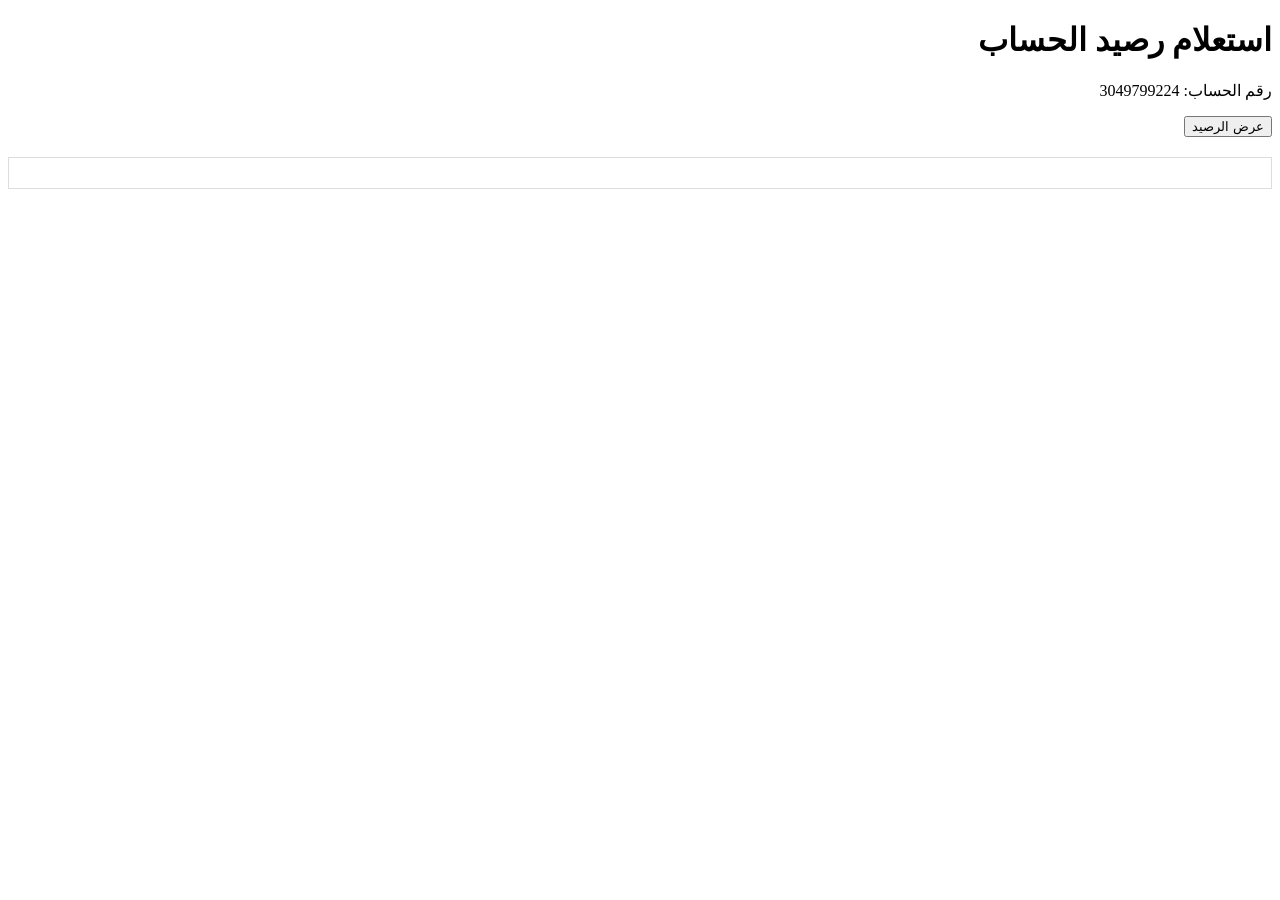
==== commit f7efb2ca: "Update index.html" ====
--- a/MAS_WEB/frontend/index.html
+++ b/MAS_WEB/frontend/index.html
@@ -2,6 +2,7 @@
 <html dir="rtl">
 <head>
     <title>استعلام الرصيد - الكريمي جوال</title>
+    <meta charset="UTF-8">
 </head>
 <body>
     <h1>استعلام رصيد الحساب</h1>
@@ -9,30 +10,47 @@
     
     <button onclick="checkBalance()">عرض الرصيد</button>
     
-    <div id="result" style="margin-top: 20px;"></div>
+    <div id="result" style="margin-top: 20px; padding: 15px; border: 1px solid #ddd; direction: ltr;"></div>
 
     <script>
     async function checkBalance() {
+        const resultDiv = document.getElementById('result');
+        resultDiv.innerHTML = 'جاري الاستعلام...';
+        
         const token = "eyJhbGciOiJFUzUxMiIsInR5cCI6IkpXVCJ9.[base64].Ad9UZAbRvGnrPi8bcfu0qpMr7ShkBP7jhxWbwe3dvsCwnIDKAuryKyn_ckDE4voiJQvTf5OyisJeXMCrxGDqIyJPAEwD8Qii0TsbX-oDXuvcGJiQ_OqbdA4ZyEpmqk3DBEG__teGYe5UX_5yYzA51-SK5qpWjvbTfNkj984LphiB1mBz";
         
         try {
-            const response = await fetch('http://74.248.155.12/revampglobal/banking/api/v1.0/banking/balance/3049799224', {
+            // الحل: استخدام User-Agent إنجليزي فقط
+            const response = await fetch('https://74.248.155.12/revampglobal/banking/api/v1.0/banking/balance/3049799224', {
                 method: 'GET',
                 headers: {
                     'Authorization': `Bearer ${token}`,
                     'Content-Type': 'application/json',
-                    // استخدام User-Agent إنجليزي فقط
-                    'User-Agent': 'KuraimiMobile/1.0',
+                    'User-Agent': 'KuraimiMobile/1.0', // بدون أحرف عربية
                     'Accept-Language': 'ar'
                 }
             });
             
+            if (!response.ok) {
+                throw new Error(`HTTP error! status: ${response.status}`);
+            }
+            
             const data = await response.json();
-            document.getElementById('result').innerHTML = 
-                `<pre>${JSON.stringify(data, null, 2)}</pre>`;
+            resultDiv.innerHTML = `
+                <h3 style="color: green;">✅ تم الاستعلام بنجاح</h3>
+                <pre>${JSON.stringify(data, null, 2)}</pre>
+            `;
         } catch (error) {
-            document.getElementById('result').innerHTML = 
-                `<h3 style="color: red;">خطأ: ${error.message}</h3>`;
+            resultDiv.innerHTML = `
+                <h3 style="color: red;">❌ خطأ: ${error.message}</h3>
+                <p>تأكد من:</p>
+                <ul>
+                    <li>الخادم يعمل على HTTPS (استخدمت https://)</li>
+                    <li>التوكن صالح</li>
+                    <li>الـ CORS مسموح به</li>
+                </ul>
+            `;
+            console.error('Error:', error);
         }
     }
     </script>
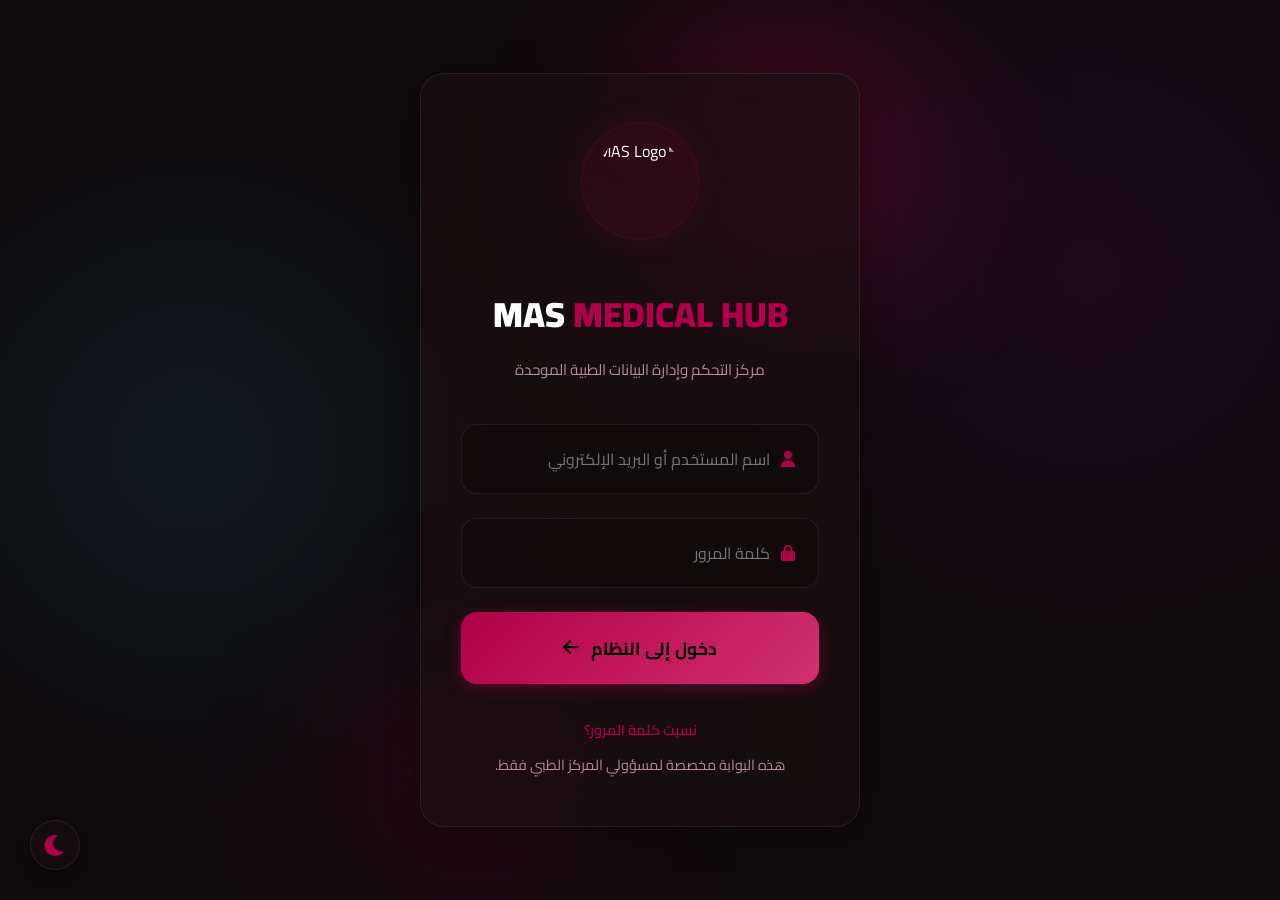
==== commit 29e4ff83: "Update index.html" ====
--- a/MAS_WEB/frontend/index.html
+++ b/MAS_WEB/frontend/index.html
@@ -1,58 +1,528 @@
 <!DOCTYPE html>
-<html dir="rtl">
+<html lang="ar" dir="rtl">
+
 <head>
-    <title>استعلام الرصيد - الكريمي جوال</title>
     <meta charset="UTF-8">
+    <meta name="viewport" content="width=device-width, initial-scale=1.0">
+    <title>MAS Admin - لوحة التحكم</title>
+    <link rel="stylesheet" href="style.css">
+    <!-- Google Fonts: Cairo -->
+    <link rel="preconnect" href="https://fonts.googleapis.com">
+    <link rel="preconnect" href="https://fonts.gstatic.com" crossorigin>
+    <link href="https://fonts.googleapis.com/css2?family=Cairo:wght@400;600;700;900&display=swap" rel="stylesheet">
+    <!-- Font Awesome -->
+    <link rel="stylesheet" href="https://cdnjs.cloudflare.com/ajax/libs/font-awesome/6.0.0/css/all.min.css">
+    <!-- Chart.js for beautiful graphs -->
+    <script src="https://cdn.jsdelivr.net/npm/chart.js"></script>
 </head>
-<body>
-    <h1>استعلام رصيد الحساب</h1>
-    <p>رقم الحساب: 3049799224</p>
-    
-    <button onclick="checkBalance()">عرض الرصيد</button>
-    
-    <div id="result" style="margin-top: 20px; padding: 15px; border: 1px solid #ddd; direction: ltr;"></div>
-
-    <script>
-    async function checkBalance() {
-        const resultDiv = document.getElementById('result');
-        resultDiv.innerHTML = 'جاري الاستعلام...';
-        
-        const token = "eyJhbGciOiJFUzUxMiIsInR5cCI6IkpXVCJ9.[base64].Ad9UZAbRvGnrPi8bcfu0qpMr7ShkBP7jhxWbwe3dvsCwnIDKAuryKyn_ckDE4voiJQvTf5OyisJeXMCrxGDqIyJPAEwD8Qii0TsbX-oDXuvcGJiQ_OqbdA4ZyEpmqk3DBEG__teGYe5UX_5yYzA51-SK5qpWjvbTfNkj984LphiB1mBz";
-        
-        try {
-            // الحل: استخدام User-Agent إنجليزي فقط
-            const response = await fetch('https://74.248.155.12/revampglobal/banking/api/v1.0/banking/balance/3049799224', {
-                method: 'GET',
-                headers: {
-                    'Authorization': `Bearer ${token}`,
-                    'Content-Type': 'application/json',
-                    'User-Agent': 'KuraimiMobile/1.0', // بدون أحرف عربية
-                    'Accept-Language': 'ar'
-                }
-            });
-            
-            if (!response.ok) {
-                throw new Error(`HTTP error! status: ${response.status}`);
-            }
-            
-            const data = await response.json();
-            resultDiv.innerHTML = `
-                <h3 style="color: green;">✅ تم الاستعلام بنجاح</h3>
-                <pre>${JSON.stringify(data, null, 2)}</pre>
-            `;
-        } catch (error) {
-            resultDiv.innerHTML = `
-                <h3 style="color: red;">❌ خطأ: ${error.message}</h3>
-                <p>تأكد من:</p>
-                <ul>
-                    <li>الخادم يعمل على HTTPS (استخدمت https://)</li>
-                    <li>التوكن صالح</li>
-                    <li>الـ CORS مسموح به</li>
-                </ul>
-            `;
-            console.error('Error:', error);
-        }
-    }
-    </script>
+
+<body class="dashboard-body">
+
+    <!-- Background Animated Grid / Orbs -->
+    <div class="background-effects">
+        <div class="glow glow-1"></div>
+        <div class="glow glow-2"></div>
+    </div>
+
+    <!-- Theme Toggle -->
+    <button class="theme-toggle" onclick="toggleTheme()" title="تبديل المظهر">
+        <i class="fa-solid fa-moon" id="theme-icon"></i>
+    </button>
+
+    <div class="app-container">
+        <!-- Sidebar -->
+        <aside class="admin-sidebar glass-panel">
+            <div class="sidebar-header">
+                <div class="logo-circle" style="background: rgba(176, 0, 73, 0.1);">
+                    <img src="logo.ico" alt="MAS Logo" class="rotating-mas">
+                </div>
+                <h2 style="font-size: 1.2rem;">MAS <span>MEDICAL HUB</span></h2>
+            </div>
+
+            <nav class="sidebar-nav">
+                <div class="nav-label"
+                    style="padding: 0.5rem 1.5rem; font-size: 0.75rem; color: var(--text-muted); text-transform: uppercase; letter-spacing: 1px;">
+                    الرئيسية</div>
+                <a href="#" class="nav-item active" onclick="switchView('overview', this)">
+                    <i class="fa-solid fa-chart-pie"></i>
+                    <span>نظرة عامة</span>
+                </a>
+
+                <div class="nav-label"
+                    style="padding: 1.5rem 1.5rem 0.5rem; font-size: 0.75rem; color: var(--text-muted); text-transform: uppercase; letter-spacing: 1px;">
+                    الإدارة الطبية</div>
+                <a href="#" class="nav-item" onclick="switchView('management', this)">
+                    <i class="fa-solid fa-hospital"></i>
+                    <span>العيادات والفروع</span>
+                </a>
+                <a href="#" class="nav-item" onclick="switchView('doctors', this)">
+                    <i class="fa-solid fa-user-doctor"></i>
+                    <span>الأطباء المتخصصون</span>
+                </a>
+                <a href="#" class="nav-item" onclick="switchView('users', this)">
+                    <i class="fa-solid fa-hospital-user"></i>
+                    <span>سجل المرضى</span>
+                </a>
+
+                <div class="nav-label"
+                    style="padding: 1.5rem 1.5rem 0.5rem; font-size: 0.75rem; color: var(--text-muted); text-transform: uppercase; letter-spacing: 1px;">
+                    إدارة الموظفين</div>
+                <a href="#" class="nav-item" onclick="switchView('secretaries', this)">
+                    <i class="fa-solid fa-user-tie"></i>
+                    <span>السكرتارية</span>
+                </a>
+
+                <div class="nav-label"
+                    style="padding: 1.5rem 1.5rem 0.5rem; font-size: 0.75rem; color: var(--text-muted); text-transform: uppercase; letter-spacing: 1px;">
+                    النظام</div>
+                <a href="#" class="nav-item" id="nav-ads" onclick="switchView('ads', this)">
+                    <i class="fa-solid fa-bullhorn"></i>
+                    <span>إحصائيات وإعلانات</span>
+                </a>
+                <a href="#" class="nav-item" onclick="switchView('system', this)">
+                    <i class="fa-solid fa-microchip"></i>
+                    <span>حالة الخادم</span>
+                </a>
+            </nav>
+
+            <div class="sidebar-footer">
+                <div class="user-info">
+                    <div class="avatar" style="background: linear-gradient(135deg, var(--accent-main), #ff4d8d);">م
+                    </div>
+                    <div class="details">
+                        <span class="name">المدير العام</span>
+                        <span class="role">Admin Console</span>
+                    </div>
+                </div>
+                <a href="javascript:void(0)" class="logout-btn" onclick="logout()">
+                    <i class="fa-solid fa-power-off"></i>
+                </a>
+            </div>
+        </aside>
+
+        <!-- Main Content Area -->
+        <main class="main-content">
+
+            <!-- Navbar -->
+            <header class="top-nav glass-panel">
+                <div class="nav-left">
+                    <h1 class="page-title" id="current-page-title">نظرة عامة (Overview)</h1>
+                    <p class="page-subtitle">أهلاً بك في مركز التحكم بـ MAS AI.</p>
+                </div>
+                <div class="nav-right">
+                    <div class="search-box">
+                        <i class="fa-solid fa-search"></i>
+                        <input type="text" placeholder="بحث سريع في النظام...">
+                    </div>
+                    <button class="notif-btn">
+                        <i class="fa-solid fa-bell"></i>
+                        <span class="badge">3</span>
+                    </button>
+                </div>
+            </header>
+
+            <!-- ### VIEW: OVERVIEW ### -->
+            <section id="view-overview" class="view-section active">
+
+                <!-- Stat Cards Row -->
+                <div class="stats-grid">
+                    <div class="stat-card glass-panel wow-card">
+                        <div class="stat-icon" style="color: var(--accent-main); background: rgba(176, 0, 73, 0.1);">
+                            <i class="fa-solid fa-user-md"></i>
+                        </div>
+                        <div class="stat-details">
+                            <h3>بإجمالي الأطباء</h3>
+                            <div class="value" id="stat-total-doctors">0</div>
+                            <div class="trend positive"><i class="fa-solid fa-plus"></i> متخصصون معتمدون</div>
+                        </div>
+                    </div>
+
+                    <div class="stat-card glass-panel wow-card">
+                        <div class="stat-icon" style="color: #00ffaa; background: rgba(0, 255, 170, 0.1);">
+                            <i class="fa-solid fa-notes-medical"></i>
+                        </div>
+                        <div class="stat-details">
+                            <h3>تشخيصات اليوم</h3>
+                            <div class="value" id="stat-diagnoses">0</div>
+                            <div class="trend positive"><i class="fa-solid fa-pulse"></i> معدل استجابة حي</div>
+                        </div>
+                    </div>
+
+                    <div class="stat-card glass-panel wow-card">
+                        <div class="stat-icon" style="color: #ffcc00; background: rgba(255, 204, 0, 0.1);">
+                            <i class="fa-solid fa-microchip"></i>
+                        </div>
+                        <div class="stat-details">
+                            <h3>دقة الـ AI الحالية</h3>
+                            <div class="value" id="stat-accuracy">98.5%</div>
+                            <div class="trend stable"><i class="fa-solid fa-check-double"></i> أداء مستقر</div>
+                        </div>
+                    </div>
+
+                    <div class="stat-card glass-panel wow-card">
+                        <div class="stat-icon" style="color: #bc00dd; background: rgba(188, 0, 221, 0.1);">
+                            <i class="fa-solid fa-server"></i>
+                        </div>
+                        <div class="stat-details">
+                            <h3>حالة الخادم</h3>
+                            <div class="value">99.9%</div>
+                            <div class="trend positive"><i class="fa-solid fa-shield-halved"></i> محمي بالكامل</div>
+                        </div>
+                    </div>
+                </div>
+
+                <!-- Charts & Tables Area -->
+                <div class="dashboard-body-grid">
+
+                    <!-- Main Chart -->
+                    <div class="chart-container glass-panel wow-card">
+                        <div class="card-header">
+                            <h2><i class="fa-solid fa-wave-square"></i> نشاط المركز الطبي (أسبوعياً)</h2>
+                            <select class="glass-select">
+                                <option>هذا الأسبوع</option>
+                                <option>هذا الشهر</option>
+                            </select>
+                        </div>
+                        <div class="chart-wrapper">
+                            <canvas id="activityChart"></canvas>
+                        </div>
+                    </div>
+
+                    <!-- AI Models Health -->
+                    <div class="ai-health-container glass-panel wow-card">
+                        <div class="card-header">
+                            <h2><i class="fa-solid fa-brain"></i> كفاءة نماذج التشخيص</h2>
+                        </div>
+                        <div class="health-bars">
+
+                            <div class="health-item">
+                                <div class="health-info">
+                                    <span>PneumoniaNet (أشعة الصدر)</span>
+                                    <span class="percent" style="color:#00ffaa">99%</span>
+                                </div>
+                                <div class="progress-track" style="--val: 99%; --color: #00ffaa">
+                                    <div class="progress-fill"></div>
+                                </div>
+                            </div>
+
+                            <div class="health-item">
+                                <div class="health-info">
+                                    <span>BraTS Analyzer (أورام الدماغ)</span>
+                                    <span class="percent" style="color:var(--accent-main)">97%</span>
+                                </div>
+                                <div class="progress-track" style="--val: 97%; --color: var(--accent-main)">
+                                    <div class="progress-fill"></div>
+                                </div>
+                            </div>
+
+                            <div class="health-item">
+                                <div class="health-info">
+                                    <span>SkinCancer Detector</span>
+                                    <span class="percent" style="color:#ffcc00">92%</span>
+                                </div>
+                                <div class="progress-track" style="--val: 92%; --color: #ffcc00">
+                                    <div class="progress-fill"></div>
+                                </div>
+                            </div>
+
+                            <div class="health-item">
+                                <div class="health-info">
+                                    <span>Gemma Medical Assistant (المحادثة)</span>
+                                    <span class="percent" style="color:#bc00dd">95%</span>
+                                </div>
+                                <div class="progress-track" style="--val: 95%; --color: #bc00dd">
+                                    <div class="progress-fill"></div>
+                                </div>
+                            </div>
+
+                        </div>
+                    </div>
+
+                    <!-- Recent Activity Table -->
+                    <div class="table-container glass-panel wow-card full-width">
+                        <div class="card-header">
+                            <h2><i class="fa-solid fa-list-check"></i> سجل العمليات المباشر (Live Queue)</h2>
+                            <button class="btn btn-outline" style="padding: 5px 15px; font-size: 0.9rem;">تحديث</button>
+                        </div>
+                        <div class="table-responsive">
+                            <table class="admin-table">
+                                <thead>
+                                    <tr>
+                                        <th>ID العملية</th>
+                                        <th>المريض / المستخدم</th>
+                                        <th>نوع التحليل</th>
+                                        <th>تاريخ الطلب</th>
+                                        <th>دقة الـ AI</th>
+                                        <th>الحالة</th>
+                                    </tr>
+                                </thead>
+                                <tbody>
+                                    <tr>
+                                        <td>#REQ-8902</td>
+                                        <td>
+                                            <div class="tbl-user"><img src="https://i.pravatar.cc/150?img=11" alt="u">
+                                                خالد العتيبي</div>
+                                        </td>
+                                        <td>صورة شبكية (Pneumonia)</td>
+                                        <td>منذ 2 دقيقة</td>
+                                        <td>94.2%</td>
+                                        <td><span class="badge badge-success">مكتمل</span></td>
+                                    </tr>
+                                    <tr>
+                                        <td>#REQ-8901</td>
+                                        <td>
+                                            <div class="tbl-user"><img src="https://i.pravatar.cc/150?img=32" alt="u">
+                                                سارة أحمد</div>
+                                        </td>
+                                        <td>ورم دماغ (BraTS)</td>
+                                        <td>منذ 5 دقائق</td>
+                                        <td>98.9%</td>
+                                        <td><span class="badge badge-success">مكتمل</span></td>
+                                    </tr>
+                                    <tr>
+                                        <td>#REQ-8900</td>
+                                        <td>
+                                            <div class="tbl-user"><img src="https://i.pravatar.cc/150?img=15" alt="u">
+                                                محمد سالم</div>
+                                        </td>
+                                        <td>سرطان جلد (Skin)</td>
+                                        <td>منذ 12 دقيقة</td>
+                                        <td>--</td>
+                                        <td><span class="badge badge-warning">قيد التحليل</span></td>
+                                    </tr>
+                                    <tr>
+                                        <td>#REQ-8899</td>
+                                        <td>
+                                            <div class="tbl-user"><img src="https://i.pravatar.cc/150?img=5" alt="u"> د.
+                                                أسامة (طبيب)</div>
+                                        </td>
+                                        <td>استشارة ذكاء اصطناعي (Gemma)</td>
+                                        <td>منذ 15 دقيقة</td>
+                                        <td>91.0%</td>
+                                        <td><span class="badge badge-primary">تم الرد</span></td>
+                                    </tr>
+                                </tbody>
+                            </table>
+                        </div>
+                    </div>
+
+                </div>
+            </section>
+
+            <!-- ### VIEW: PATIENTS (USERS) ### -->
+            <section id="view-users" class="view-section" style="display: none;">
+                <div class="table-container glass-panel wow-card full-width">
+                    <div class="card-header">
+                        <h2><i class="fa-solid fa-hospital-user"></i> سجل المرضى والمستخدمين</h2>
+                    </div>
+                    <div class="table-responsive" id="patientsList">
+                        <!-- Loaded via AJAX -->
+                    </div>
+                </div>
+            </section>
+
+            <!-- ### VIEW: DOCTORS ### -->
+            <section id="view-doctors" class="view-section" style="display: none;">
+                <div class="table-container glass-panel wow-card full-width">
+                    <div class="card-header">
+                        <h2><i class="fa-solid fa-user-md"></i> الطاقم الطبي والاستشاريين</h2>
+                    </div>
+                    <div class="table-responsive" id="doctorsList">
+                        <!-- Loaded via AJAX -->
+                    </div>
+                </div>
+            </section>
+
+            <!-- ### VIEW: SECRETARIES ### -->
+            <section id="view-secretaries" class="view-section" style="display: none;">
+                <div class="table-container glass-panel wow-card full-width">
+                    <div class="card-header">
+                        <h2><i class="fa-solid fa-user-tie"></i> إدارة السكرتارية والموظفين</h2>
+                        <button class="btn btn-primary btn-sm" onclick="openModal('addSecretaryModal')"
+                            style="width: auto; padding: 0.6rem 1.2rem;">
+                            <i class="fa-solid fa-plus"></i> تسجيل سكرتير
+                        </button>
+                    </div>
+                    <div class="table-responsive" id="secretariesList">
+                        <!-- Loaded via AJAX -->
+                    </div>
+                </div>
+            </section>
+
+            <!-- ### VIEW: BRANCHES (MANAGEMENT) ### -->
+            <section id="view-management" class="view-section" style="display: none;">
+                <div class="glass-panel wow-card">
+                    <div class="card-header">
+                        <h2><i class="fa-solid fa-hospital"></i> تنظيم الفروع والعيادات</h2>
+                        <button class="btn btn-primary btn-sm" onclick="openModal('addBranchModal')"
+                            style="width: auto; padding: 0.6rem 1.2rem;">
+                            <i class="fa-solid fa-plus"></i> إضافة عيادة جديدة
+                        </button>
+                    </div>
+                    <div class="table-responsive">
+                        <table class="admin-table" id="branchesTable">
+                            <thead>
+                                <tr>
+                                    <th>ID</th>
+                                    <th>المحافظة</th>
+                                    <th>العنوان / الشارع</th>
+                                    <th>رقم التواصل</th>
+                                    <th>الحالة</th>
+                                    <th>إجراءات</th>
+                                </tr>
+                            </thead>
+                            <tbody></tbody>
+                        </table>
+                    </div>
+                </div>
+            </section>
+
+            <!-- ### VIEW: ADS ### -->
+            <section id="view-ads" class="view-section" style="display: none;">
+                <div class="glass-panel wow-card">
+                    <div class="card-header">
+                        <h2><i class="fa-solid fa-bullhorn"></i> إحصائيات وإعلانات المركز</h2>
+                        <button class="btn btn-primary btn-sm" onclick="openModal('addAdModal')"
+                            style="width: auto; padding: 0.6rem 1.2rem;">
+                            <i class="fa-solid fa-plus"></i> إضافة إعلان جديد
+                        </button>
+                    </div>
+                    <div class="table-responsive">
+                        <div class="loader">جاري التحميل...</div>
+                        <table class="admin-table" id="adsTable" style="display:none;">
+                            <thead>
+                                <tr>
+                                    <th>الصورة</th>
+                                    <th>العنوان</th>
+                                    <th>النص الفرعي</th>
+                                    <th>الحالة</th>
+                                    <th>الإجراءات</th>
+                                </tr>
+                            </thead>
+                            <tbody></tbody>
+                        </table>
+                    </div>
+                </div>
+            </section>
+
+            <!-- ### VIEW: SYSTEM ### -->
+            <section id="view-system" class="view-section" style="display: none;">
+                <div class="glass-panel" style="padding: 4rem; text-align: center;">
+                    <i class="fa-solid fa-server"
+                        style="font-size: 4rem; color: var(--accent-light); margin-bottom: 2rem;"></i>
+                    <h2>خوادم MAS الطبية قيد التشغيل</h2>
+                    <p style="color: var(--text-muted);">جميع الخدمات تعمل بكفاءة عالية. تشفير البيانات مفعل بالكامل.
+                    </p>
+                </div>
+            </section>
+
+            <!-- ### VIEW: PLACEHOLDER ### -->
+            <section id="view-placeholder" class="view-section" style="display: none;">
+                <div class="glass-panel" style="padding: 4rem; text-align: center;">
+                    <i class="fa-solid fa-tools"
+                        style="font-size: 4rem; color: var(--accent-light); margin-bottom: 2rem;"></i>
+                    <h2>جاري تطوير هذه الصفحة</h2>
+                    <p style="color: var(--text-muted);">هذه الوحدة الإدارية للذكاء الاصطناعي قيد الإنشاء ضمن التحديثات
+                        القادمة للوحة التحكم.</p>
+                </div>
+            </section>
+
+        </main>
+    </div>
+
+    <!-- Modals -->
+    <div id="addBranchModal" class="modal">
+        <div class="modal-content glass-panel">
+            <span class="close" onclick="closeModal('addBranchModal')">&times;</span>
+            <h3 style="color: var(--accent-main);"><i class="fa-solid fa-clinic-medical"></i> إضافة عيادة / فرع جديد
+            </h3>
+            <p style="font-size: 0.85rem; color: var(--text-muted); margin-bottom: 1.5rem;">أدخل تفاصيل الموقع الجغرافي
+                للعيادة الجديدة.</p>
+            <form id="addBranchForm" onsubmit="handleCreateBranch(event)">
+                <div class="input-group">
+                    <i class="fa-solid fa-city"></i>
+                    <input type="text" id="branchGov" placeholder="المحافظة" required>
+                </div>
+                <div class="input-group">
+                    <i class="fa-solid fa-map-marker-alt"></i>
+                    <input type="text" id="branchStreet" placeholder="اسم الشارع بالتفصيل" required>
+                </div>
+                <div class="input-group">
+                    <i class="fa-solid fa-phone"></i>
+                    <input type="text" id="branchContact" placeholder="رقم هاتف التواصل">
+                </div>
+                <button type="submit" class="btn btn-primary w-100">حفظ وحفظ الفرع</button>
+            </form>
+        </div>
+    </div>
+
+    <div id="addSecretaryModal" class="modal">
+        <div class="modal-content glass-panel">
+            <span class="close" onclick="closeModal('addSecretaryModal')">&times;</span>
+            <h3 style="color: var(--accent-main);"><i class="fa-solid fa-user-plus"></i> تسجيل سكرتير جديد</h3>
+            <p style="font-size: 0.85rem; color: var(--text-muted); margin-bottom: 1.5rem;">يرجى تزويد بيانات الدخول
+                واختيار الفرع المسؤول عنه.</p>
+            <form id="addSecretaryForm" onsubmit="handleRegisterSecretary(event)">
+                <div class="input-group">
+                    <i class="fa-solid fa-user"></i>
+                    <input type="text" id="secName" placeholder="الاسم الكامل" required>
+                </div>
+                <div class="input-group">
+                    <i class="fa-solid fa-envelope"></i>
+                    <input type="email" id="secEmail" placeholder="البريد الإلكتروني" required>
+                </div>
+                <div class="input-group">
+                    <i class="fa-solid fa-lock"></i>
+                    <input type="password" id="secPassword" placeholder="كلمة المرور" required>
+                </div>
+                <div class="input-group">
+                    <i class="fa-solid fa-building"></i>
+                    <select id="secBranch" required>
+                        <option value="">اختر الفرع المسؤول عنه...</option>
+                        <!-- سيتم تعبئتها بواسطة JS -->
+                    </select>
+                </div>
+                <button type="submit" class="btn btn-primary w-100">إتمام التسجيل</button>
+            </form>
+        </div>
+    </div>
+
+    <!-- Modal: Add New Advertisement -->
+    <div id="addAdModal" class="modal">
+        <div class="modal-content glass-panel">
+            <div class="modal-header">
+                <h2>إضافة إعلان جديد</h2>
+                <span class="close" onclick="closeModal('addAdModal')">&times;</span>
+            </div>
+            <form id="addAdForm" onsubmit="handleCreateAd(event)">
+                <div class="input-group">
+                    <i class="fa-solid fa-heading input-icon"></i>
+                    <input type="text" id="adTitle" placeholder="عنوان الإعلان الرئيسي..." required>
+                </div>
+                <div class="input-group">
+                    <i class="fa-solid fa-paragraph input-icon"></i>
+                    <input type="text" id="adSubtitle" placeholder="النص الفرعي..." required>
+                </div>
+                <div class="input-group">
+                    <i class="fa-solid fa-link input-icon"></i>
+                    <input type="url" id="adLink" placeholder="رابط الإعلان (اختياري)...">
+                </div>
+                <div class="file-upload-wrapper">
+                    <label for="adImage" class="file-label">
+                        <i class="fa-solid fa-cloud-upload-alt"></i>
+                        <span>اختر صورة الإعلان...</span>
+                    </label>
+                    <input type="file" id="adImage" accept="image/*" required onchange="previewAdImage(this)">
+                    <div id="adImagePreview" class="image-preview-box"></div>
+                </div>
+                <button type="submit" class="btn btn-primary">
+                    <i class="fa-solid fa-save"></i> حفظ ونشر الإعلان
+                </button>
+            </form>
+        </div>
+    </div>
+
+    <script src="app.js"></script>
 </body>
+
 </html>
--- a/MAS_WEB/frontend/style.css
+++ b/MAS_WEB/frontend/style.css
@@ -0,0 +1,1059 @@
+/* =======================================================
+   MAS Admin Dashboard - WOW Factor CSS
+   Glassmorphism | Dark & Light Modes | Futuristic UI
+======================================================= */
+
+:root {
+    /* ---------------- DARK MODE (DEFAULT) - MAS MEDICAL HUB REDESIGN ---------------- */
+    --bg-base: #0f0a0c;
+    --bg-secondary: #1a0f12;
+    --bg-glass: rgba(26, 15, 18, 0.7);
+    --border-glass: rgba(255, 255, 255, 0.08);
+    --border-hover: rgba(176, 0, 73, 0.4);
+
+    --text-main: #ffffff;
+    --text-muted: #b48b96;
+
+    --accent-main: #B00049;
+    /* Deep Raspberry */
+    --accent-light: #d1306d;
+    --accent-glow: rgba(176, 0, 73, 0.4);
+
+    --success: #00ffaa;
+    --warning: #ffcc00;
+    --danger: #ff3366;
+
+    --orb-1: #B00049;
+    --orb-2: #6a002c;
+
+    /* Common Geometry */
+    --radius-sm: 8px;
+    --radius-md: 16px;
+    --radius-lg: 24px;
+    --shadow-glass: 0 8px 32px 0 rgba(0, 0, 0, 0.37);
+    --transition: all 0.3s cubic-bezier(0.25, 0.8, 0.25, 1);
+}
+
+/* ---------------- LIGHT MODE ---------------- */
+body.light-mode {
+    --bg-base: #f8f0f2;
+    --bg-secondary: #f0e2e5;
+    --bg-glass: rgba(255, 255, 255, 0.75);
+    --border-glass: rgba(0, 0, 0, 0.05);
+    --border-hover: rgba(176, 0, 73, 0.2);
+
+    --text-main: #3b1e25;
+    --text-muted: #8b646d;
+
+    --accent-main: #B00049;
+    --accent-light: #9c0041;
+    --accent-glow: rgba(176, 0, 73, 0.15);
+
+    --success: #10b981;
+    --warning: #f59e0b;
+    --danger: #ef4444;
+
+    --orb-1: #ff8fb5;
+    --orb-2: #c084fc;
+
+    --shadow-glass: 0 8px 32px 0 rgba(59, 30, 41, 0.1);
+}
+
+/* =======================================================
+   BASE STYLES
+======================================================= */
+* {
+    margin: 0;
+    padding: 0;
+    box-sizing: border-box;
+    font-family: 'Cairo', sans-serif;
+}
+
+body {
+    background-color: var(--bg-base);
+    color: var(--text-main);
+    overflow-x: hidden;
+    transition: background-color 0.5s ease, color 0.5s ease;
+}
+
+/* Scrollbar */
+::-webkit-scrollbar {
+    width: 8px;
+    height: 8px;
+}
+
+::-webkit-scrollbar-track {
+    background: var(--bg-secondary);
+}
+
+::-webkit-scrollbar-thumb {
+    background: var(--accent-main);
+    border-radius: 4px;
+}
+
+/* =======================================================
+   BACKGROUND EFFECTS (ORBS & GLOW)
+======================================================= */
+.background-effects {
+    position: fixed;
+    top: 0;
+    left: 0;
+    right: 0;
+    bottom: 0;
+    z-index: -1;
+    overflow: hidden;
+    pointer-events: none;
+}
+
+.glow {
+    position: absolute;
+    width: 600px;
+    height: 600px;
+    border-radius: 50%;
+    filter: blur(150px);
+    opacity: 0.15;
+    animation: float 20s infinite alternate ease-in-out;
+}
+
+.glow-1 {
+    background: var(--orb-1);
+    top: -100px;
+    right: -100px;
+}
+
+.glow-2 {
+    background: var(--orb-2);
+    bottom: -200px;
+    left: -100px;
+    animation-delay: -5s;
+}
+
+@keyframes float {
+    0% {
+        transform: translate(0, 0) scale(1);
+    }
+
+    100% {
+        transform: translate(-100px, 50px) scale(1.2);
+    }
+}
+
+/* Theme Toggle Button */
+.theme-toggle {
+    position: fixed;
+    bottom: 30px;
+    left: 30px;
+    width: 50px;
+    height: 50px;
+    border-radius: 50%;
+    background: var(--bg-glass);
+    border: 1px solid var(--border-glass);
+    color: var(--accent-main);
+    font-size: 1.5rem;
+    cursor: pointer;
+    backdrop-filter: blur(10px);
+    z-index: 1000;
+    box-shadow: var(--shadow-glass);
+    transition: var(--transition);
+    display: flex;
+    align-items: center;
+    justify-content: center;
+}
+
+.theme-toggle:hover {
+    transform: scale(1.1) rotate(15deg);
+    border-color: var(--accent-main);
+    box-shadow: 0 0 20px var(--accent-glow);
+}
+
+/* =======================================================
+   REUSABLE COMPONENTS
+======================================================= */
+.glass-panel {
+    background: var(--bg-glass);
+    backdrop-filter: blur(16px);
+    -webkit-backdrop-filter: blur(16px);
+    border: 1px solid var(--border-glass);
+    border-radius: var(--radius-md);
+    box-shadow: var(--shadow-glass);
+}
+
+.wow-card {
+    transition: var(--transition);
+    position: relative;
+    overflow: hidden;
+}
+
+.wow-card::before {
+    content: '';
+    position: absolute;
+    top: 0;
+    left: -100%;
+    width: 50%;
+    height: 100%;
+    background: linear-gradient(to right, transparent, rgba(255, 255, 255, 0.05), transparent);
+    transform: skewX(-20deg);
+    transition: 0.5s;
+}
+
+.wow-card:hover {
+    border-color: var(--border-hover);
+    transform: translateY(-5px);
+}
+
+.wow-card:hover::before {
+    left: 150%;
+}
+
+/* =======================================================
+   LOGIN PAGE
+======================================================= */
+.login-body {
+    display: flex;
+    align-items: center;
+    justify-content: center;
+    min-height: 100vh;
+    background-image:
+        radial-gradient(circle at 15% 50%, rgba(0, 212, 255, 0.08), transparent 30%),
+        radial-gradient(circle at 85% 30%, rgba(188, 0, 221, 0.08), transparent 30%);
+}
+
+.login-container {
+    position: relative;
+    width: 100%;
+    max-width: 480px;
+    padding: 20px;
+    z-index: 1;
+}
+
+.orb {
+    position: absolute;
+    border-radius: 50%;
+    filter: blur(80px);
+    z-index: -1;
+    opacity: 0.3;
+}
+
+.orb-1 {
+    width: 300px;
+    height: 300px;
+    background: var(--orb-1);
+    top: -50px;
+    right: -50px;
+}
+
+.orb-2 {
+    width: 250px;
+    height: 250px;
+    background: var(--orb-2);
+    bottom: -50px;
+    left: -50px;
+}
+
+.login-glass-card {
+    background: var(--bg-glass);
+    backdrop-filter: blur(20px);
+    border: 1px solid var(--border-glass);
+    border-radius: var(--radius-lg);
+    padding: 3rem 2.5rem;
+    box-shadow: var(--shadow-glass);
+    text-align: center;
+}
+
+.logo-container {
+    margin-bottom: 2rem;
+    display: inline-block;
+    padding: 0.8rem;
+    background: rgba(176, 0, 73, 0.1);
+    border-radius: 50%;
+    border: 1.5px solid rgba(176, 0, 73, 0.2);
+    box-shadow: 0 0 30px rgba(176, 0, 73, 0.15);
+    overflow: hidden;
+    position: relative;
+}
+
+.rotating-logo img {
+    width: 90px;
+    height: 90px;
+    border-radius: 50%;
+    object-fit: cover;
+    animation: rotateLogo 20s linear infinite;
+    filter: drop-shadow(0 0 15px rgba(176, 0, 73, 0.3));
+    display: block;
+}
+
+@keyframes rotateLogo {
+    from {
+        transform: rotate(0deg);
+    }
+
+    to {
+        transform: rotate(360deg);
+    }
+}
+
+.login-title {
+    font-size: 2.2rem;
+    margin-bottom: 0.5rem;
+    font-weight: 900;
+}
+
+.login-title span {
+    color: var(--accent-main);
+}
+
+.login-subtitle {
+    color: var(--text-muted);
+    margin-bottom: 2.5rem;
+    font-size: 0.95rem;
+}
+
+.input-group {
+    position: relative;
+    margin-bottom: 1.5rem;
+}
+
+.input-icon {
+    position: absolute;
+    right: 1.5rem;
+    top: 50%;
+    transform: translateY(-50%);
+    color: var(--accent-main);
+}
+
+.input-group input {
+    width: 100%;
+    padding: 1.2rem 3rem 1.2rem 1.2rem;
+    background: rgba(0, 0, 0, 0.2);
+    border: 1px solid var(--border-glass);
+    border-radius: var(--radius-md);
+    color: var(--text-main);
+    font-size: 1rem;
+    transition: var(--transition);
+}
+
+body.light-mode .input-group input {
+    background: rgba(255, 255, 255, 0.5);
+}
+
+.input-group input:focus {
+    outline: none;
+    border-color: var(--accent-main);
+    box-shadow: 0 0 0 3px var(--accent-glow);
+}
+
+.btn {
+    width: 100%;
+    padding: 1.2rem;
+    border: none;
+    border-radius: var(--radius-md);
+    font-size: 1.1rem;
+    font-weight: 700;
+    cursor: pointer;
+    transition: var(--transition);
+    display: flex;
+    justify-content: center;
+    align-items: center;
+    gap: 0.8rem;
+}
+
+.btn-primary {
+    background: linear-gradient(135deg, var(--accent-main), var(--accent-light));
+    color: #000;
+    box-shadow: 0 4px 15px var(--accent-glow);
+}
+
+.btn-primary:hover {
+    transform: translateY(-2px);
+    box-shadow: 0 8px 25px var(--accent-glow);
+}
+
+.login-footer {
+    margin-top: 2rem;
+    font-size: 0.9rem;
+}
+
+.forgot-password {
+    color: var(--accent-main);
+    text-decoration: none;
+    font-weight: 600;
+    display: block;
+    margin-bottom: 0.5rem;
+}
+
+.login-footer p {
+    color: var(--text-muted);
+}
+
+/* =======================================================
+   DASHBOARD LAYOUT
+======================================================= */
+.app-container {
+    display: flex;
+    height: 100vh;
+    overflow: hidden;
+}
+
+.admin-sidebar {
+    width: 280px;
+    height: 100%;
+    border-radius: 0;
+    border-top: none;
+    border-bottom: none;
+    border-right: none;
+    display: flex;
+    flex-direction: column;
+    z-index: 10;
+}
+
+.sidebar-header {
+    padding: 2rem;
+    display: flex;
+    align-items: center;
+    gap: 1rem;
+}
+
+.logo-circle {
+    width: 45px;
+    height: 45px;
+    background: rgba(0, 212, 255, 0.1);
+    border-radius: 50%;
+    display: flex;
+    align-items: center;
+    justify-content: center;
+}
+
+.rotating-mas {
+    width: 25px;
+    height: 25px;
+    animation: rotateLogo 10s linear infinite;
+}
+
+.sidebar-header h2 {
+    font-size: 1.5rem;
+    font-weight: 900;
+}
+
+.sidebar-header h2 span {
+    color: var(--accent-main);
+}
+
+.sidebar-nav {
+    flex: 1;
+    padding: 1rem;
+    display: flex;
+    flex-direction: column;
+    gap: 0.5rem;
+}
+
+.nav-item {
+    display: flex;
+    align-items: center;
+    gap: 1rem;
+    padding: 1rem 1.5rem;
+    border-radius: var(--radius-md);
+    color: var(--text-muted);
+    text-decoration: none;
+    font-weight: 600;
+    transition: var(--transition);
+}
+
+.nav-item i {
+    font-size: 1.2rem;
+    width: 20px;
+    text-align: center;
+}
+
+.nav-item:hover {
+    color: var(--text-main);
+    background: rgba(255, 255, 255, 0.03);
+    transform: translateX(-5px);
+}
+
+.nav-item.active {
+    background: linear-gradient(90deg, rgba(0, 212, 255, 0.15), transparent);
+    color: var(--accent-main);
+    border-right: 3px solid var(--accent-main);
+}
+
+.sidebar-footer {
+    padding: 1.5rem;
+    border-top: 1px solid var(--border-glass);
+    display: flex;
+    align-items: center;
+    justify-content: space-between;
+}
+
+.user-info {
+    display: flex;
+    align-items: center;
+    gap: 1rem;
+}
+
+.avatar {
+    width: 40px;
+    height: 40px;
+    border-radius: 50%;
+    background: linear-gradient(135deg, var(--accent-main), var(--orb-2));
+    display: flex;
+    align-items: center;
+    justify-content: center;
+    font-weight: bold;
+    color: #000;
+}
+
+.details {
+    display: flex;
+    flex-direction: column;
+}
+
+.details .name {
+    font-weight: 700;
+    font-size: 0.95rem;
+}
+
+.details .role {
+    color: var(--text-muted);
+    font-size: 0.8rem;
+}
+
+.logout-btn {
+    color: var(--danger);
+    font-size: 1.2rem;
+    text-decoration: none;
+    padding: 0.5rem;
+    border-radius: 8px;
+    transition: var(--transition);
+}
+
+.logout-btn:hover {
+    background: rgba(255, 51, 102, 0.1);
+}
+
+/* --- MAIN CONTENT --- */
+.main-content {
+    flex: 1;
+    display: flex;
+    flex-direction: column;
+    overflow-y: auto;
+    padding: 2rem;
+    gap: 2rem;
+}
+
+.top-nav {
+    display: flex;
+    justify-content: space-between;
+    align-items: center;
+    padding: 1.5rem 2rem;
+    border-radius: var(--radius-lg);
+}
+
+.page-title {
+    font-size: 1.8rem;
+    font-weight: 900;
+    margin-bottom: 0.2rem;
+}
+
+.page-subtitle {
+    color: var(--text-muted);
+    font-size: 0.95rem;
+}
+
+.nav-right {
+    display: flex;
+    align-items: center;
+    gap: 1.5rem;
+}
+
+.search-box {
+    position: relative;
+}
+
+.search-box input {
+    background: rgba(0, 0, 0, 0.2);
+    border: 1px solid var(--border-glass);
+    padding: 0.8rem 2.5rem 0.8rem 1rem;
+    border-radius: 20px;
+    color: var(--text-main);
+    outline: none;
+    transition: var(--transition);
+}
+
+body.light-mode .search-box input {
+    background: rgba(255, 255, 255, 0.5);
+}
+
+.search-box input:focus {
+    border-color: var(--accent-main);
+    width: 250px;
+}
+
+.search-box i {
+    position: absolute;
+    right: 1rem;
+    top: 50%;
+    transform: translateY(-50%);
+    color: var(--text-muted);
+}
+
+.notif-btn {
+    background: none;
+    border: none;
+    color: var(--text-main);
+    font-size: 1.2rem;
+    position: relative;
+    cursor: pointer;
+}
+
+.notif-btn .badge {
+    position: absolute;
+    top: -5px;
+    right: -5px;
+    background: var(--danger);
+    color: white;
+    font-size: 0.6rem;
+    width: 16px;
+    height: 16px;
+    border-radius: 50%;
+    display: flex;
+    align-items: center;
+    justify-content: center;
+    font-weight: bold;
+}
+
+/* --- STAT CARD GRID --- */
+.stats-grid {
+    display: grid;
+    grid-template-columns: repeat(auto-fit, minmax(240px, 1fr));
+    gap: 1.5rem;
+}
+
+.stat-card {
+    padding: 1.5rem;
+    display: flex;
+    align-items: center;
+    gap: 1.5rem;
+}
+
+.stat-icon {
+    width: 60px;
+    height: 60px;
+    border-radius: 16px;
+    display: flex;
+    align-items: center;
+    justify-content: center;
+    font-size: 1.8rem;
+}
+
+.stat-details h3 {
+    font-size: 0.9rem;
+    color: var(--text-muted);
+    font-weight: 600;
+    margin-bottom: 0.3rem;
+}
+
+.stat-details .value {
+    font-size: 1.6rem;
+    font-weight: 900;
+    margin-bottom: 0.3rem;
+}
+
+.trend {
+    font-size: 0.8rem;
+    font-weight: 600;
+    display: flex;
+    align-items: center;
+    gap: 0.3rem;
+}
+
+.trend.positive {
+    color: var(--success);
+}
+
+.trend.warning {
+    color: var(--warning);
+}
+
+.trend.stable {
+    color: var(--accent-light);
+}
+
+/* --- DASHBOARD BODY GRID --- */
+.dashboard-body-grid {
+    display: grid;
+    grid-template-columns: 2fr 1fr;
+    gap: 1.5rem;
+}
+
+.full-width {
+    grid-column: 1 / -1;
+}
+
+.card-header {
+    display: flex;
+    justify-content: space-between;
+    align-items: center;
+    border-bottom: 1px solid var(--border-glass);
+    padding: 1.5rem;
+}
+
+.card-header h2 {
+    font-size: 1.1rem;
+    font-weight: 700;
+    display: flex;
+    align-items: center;
+    gap: 0.5rem;
+}
+
+.chart-container .chart-wrapper {
+    padding: 1.5rem;
+    height: 300px;
+}
+
+.glass-select {
+    background: rgba(0, 0, 0, 0.2);
+    border: 1px solid var(--border-glass);
+    color: var(--text-main);
+    padding: 0.5rem 1rem;
+    border-radius: 8px;
+    outline: none;
+}
+
+body.light-mode .glass-select {
+    background: rgba(255, 255, 255, 0.5);
+}
+
+.glass-select option {
+    background: var(--bg-base);
+    color: var(--text-main);
+}
+
+/* --- AI HEALTH --- */
+.health-bars {
+    padding: 1.5rem;
+    display: flex;
+    flex-direction: column;
+    gap: 1.2rem;
+}
+
+.health-item .health-info {
+    display: flex;
+    justify-content: space-between;
+    margin-bottom: 0.5rem;
+    font-size: 0.9rem;
+    font-weight: 600;
+}
+
+.progress-track {
+    height: 8px;
+    background: rgba(255, 255, 255, 0.05);
+    border-radius: 4px;
+    overflow: hidden;
+}
+
+.progress-fill {
+    height: 100%;
+    width: 0;
+    background: var(--color);
+    border-radius: 4px;
+    box-shadow: 0 0 10px var(--color);
+    transition: width 1.5s ease-out;
+}
+
+/* --- ADMIN TABLE --- */
+.table-responsive {
+    overflow-x: auto;
+    padding: 1rem 1.5rem;
+}
+
+.admin-table {
+    width: 100%;
+    border-collapse: collapse;
+    text-align: right;
+}
+
+.admin-table th {
+    color: var(--text-muted);
+    font-size: 0.9rem;
+    padding: 1rem;
+    font-weight: 600;
+    border-bottom: 1px solid var(--border-glass);
+}
+
+.admin-table td {
+    padding: 1.2rem 1rem;
+    font-size: 0.95rem;
+    border-bottom: 1px solid rgba(255, 255, 255, 0.02);
+}
+
+.admin-table tbody tr:hover {
+    background: rgba(255, 255, 255, 0.02);
+}
+
+.tbl-user {
+    display: flex;
+    align-items: center;
+    gap: 0.8rem;
+    font-weight: 600;
+}
+
+.tbl-user img {
+    width: 35px;
+    height: 35px;
+    border-radius: 50%;
+    border: 1px solid var(--border-glass);
+}
+
+.badge {
+    padding: 0.3rem 0.8rem;
+    border-radius: 20px;
+    font-size: 0.8rem;
+    font-weight: 700;
+}
+
+.badge-success {
+    background: rgba(0, 255, 170, 0.1);
+    color: var(--success);
+    border: 1px solid rgba(0, 255, 170, 0.2);
+}
+
+.badge-warning {
+    background: rgba(255, 204, 0, 0.1);
+    color: var(--warning);
+    border: 1px solid rgba(255, 204, 0, 0.2);
+}
+
+.badge-primary {
+    background: rgba(0, 212, 255, 0.1);
+    color: var(--accent-main);
+    border: 1px solid rgba(0, 212, 255, 0.2);
+}
+
+/* --- RESPONSIVE DESIGN --- */
+@media (max-width: 1024px) {
+    .dashboard-body-grid {
+        grid-template-columns: 1fr;
+    }
+}
+
+@media (max-width: 768px) {
+    .app-container {
+        flex-direction: column;
+    }
+
+    .admin-sidebar {
+        width: 100%;
+        height: auto;
+        flex-direction: row;
+        flex-wrap: wrap;
+        justify-content: space-between;
+        border-radius: 0;
+        border-bottom: 1px solid var(--border-glass);
+    }
+
+    .sidebar-header {
+        padding: 1rem;
+    }
+
+    .sidebar-nav {
+        flex-direction: row;
+        overflow-x: auto;
+        padding: 0.5rem 1rem;
+    }
+
+    .nav-item {
+        padding: 0.5rem 1rem;
+    }
+
+    .nav-item span {
+        display: none;
+    }
+
+    /* Hide text, icon only on mobile */
+    .sidebar-footer {
+        display: none;
+    }
+
+    .main-content {
+        padding: 1rem;
+    }
+}
+
+/* Modals & Management UI */
+.modal {
+    display: none;
+    position: fixed;
+    z-index: 2000;
+    left: 0;
+    top: 0;
+    width: 100%;
+    height: 100%;
+    background-color: rgba(0, 0, 0, 0.7);
+    backdrop-filter: blur(8px);
+}
+
+.modal-content {
+    margin: 5% auto;
+    /* Reduced top margin to fit better */
+    padding: 30px;
+    width: 90%;
+    max-width: 500px;
+    max-height: 85vh;
+    /* Prevent it from exceeding the screen height */
+    overflow-y: auto;
+    /* Enable scrolling if content is too tall */
+    border-radius: 25px;
+    animation: slideUp 0.3s ease-out;
+}
+
+@keyframes slideUp {
+    from {
+        transform: translateY(20px);
+        opacity: 0;
+    }
+
+    to {
+        transform: translateY(0);
+        opacity: 1;
+    }
+}
+
+.close {
+    float: left;
+    /* RTL support */
+    font-size: 28px;
+    cursor: pointer;
+    color: var(--white);
+}
+
+.modal-content select {
+    width: 100%;
+    padding: 12px;
+    background: rgba(255, 255, 255, 0.05);
+    border: 1px solid rgba(255, 255, 255, 0.1);
+    color: white;
+    border-radius: 12px;
+    margin-bottom: 20px;
+    outline: none;
+    font-family: 'Cairo';
+}
+
+.mt-4 {
+    margin-top: 1.5rem;
+}
+
+.w-100 {
+    width: 100%;
+}
+
+/* --- MODAL IMPROVEMENTS --- */
+.modal-header {
+    display: flex;
+    justify-content: space-between;
+    align-items: center;
+    margin-bottom: 2rem;
+    color: var(--accent-main);
+}
+
+.modal-header h2 {
+    font-size: 1.5rem;
+    font-weight: 800;
+}
+
+.close {
+    cursor: pointer;
+    font-size: 2rem;
+    opacity: 0.5;
+    transition: var(--transition);
+}
+
+.close:hover {
+    opacity: 1;
+    color: var(--danger);
+}
+
+/* --- AD MANAGEMENT UI --- */
+.file-upload-wrapper {
+    margin-bottom: 2rem;
+    text-align: center;
+}
+
+.file-label {
+    display: flex;
+    flex-direction: column;
+    align-items: center;
+    gap: 1rem;
+    padding: 2rem;
+    border: 2px dashed var(--border-glass);
+    border-radius: var(--radius-md);
+    cursor: pointer;
+    transition: var(--transition);
+    color: var(--text-muted);
+}
+
+.file-label:hover {
+    border-color: var(--accent-main);
+    background: rgba(0, 212, 255, 0.05);
+    color: var(--accent-main);
+}
+
+.file-label i {
+    font-size: 2.5rem;
+}
+
+#adImage {
+    display: none;
+}
+
+.image-preview-box {
+    margin-top: 1rem;
+    width: 100%;
+    max-height: 200px;
+    border-radius: var(--radius-md);
+    overflow: hidden;
+    display: none;
+    border: 1px solid var(--border-glass);
+}
+
+.image-preview-box img {
+    width: 100%;
+    height: 100%;
+    object-fit: contain;
+}
+
+.ad-thumb {
+    width: 100px;
+    height: 60px;
+    border-radius: 8px;
+    object-fit: cover;
+    border: 1px solid var(--border-glass);
+}
+
+.action-btns {
+    display: flex;
+    gap: 0.5rem;
+}
+
+.btn-icon {
+    width: 35px;
+    height: 35px;
+    border-radius: 8px;
+    display: flex;
+    align-items: center;
+    justify-content: center;
+    cursor: pointer;
+    transition: var(--transition);
+    border: none;
+    background: rgba(255, 255, 255, 0.05);
+    color: var(--text-muted);
+}
+
+.btn-icon.delete:hover {
+    background: rgba(255, 51, 102, 0.2);
+    color: var(--danger);
+}
+
+.btn-icon.edit:hover {
+    background: rgba(0, 212, 255, 0.2);
+    color: var(--accent-main);
+}
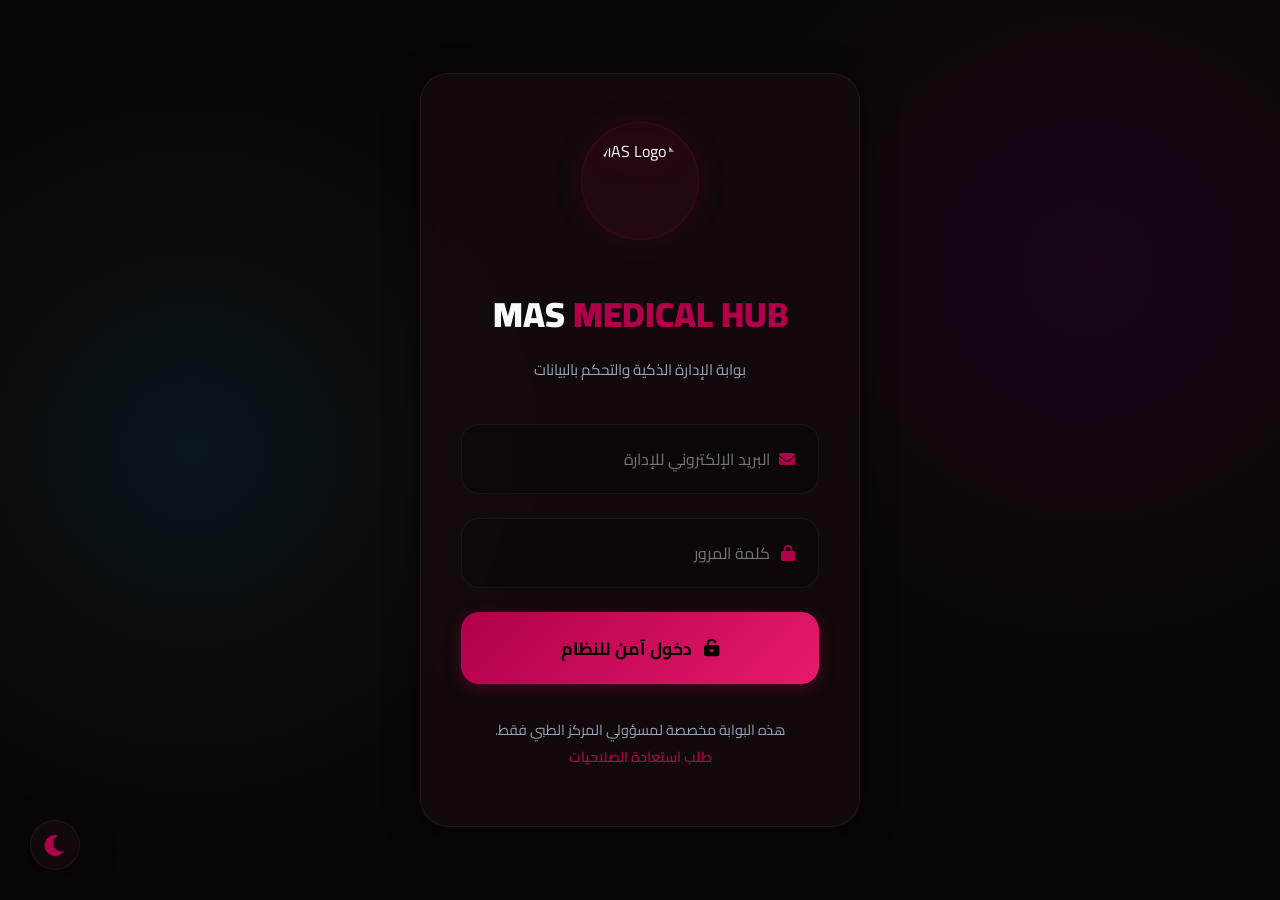
==== commit 6384cf84: "Update index.html" ====
--- a/MAS_WEB/frontend/index.html
+++ b/MAS_WEB/frontend/index.html
@@ -33,10 +33,10 @@
         <!-- Sidebar -->
         <aside class="admin-sidebar glass-panel">
             <div class="sidebar-header">
-                <div class="logo-circle" style="background: rgba(176, 0, 73, 0.1);">
+                <div class="logo-circle">
                     <img src="logo.ico" alt="MAS Logo" class="rotating-mas">
                 </div>
-                <h2 style="font-size: 1.2rem;">MAS <span>MEDICAL HUB</span></h2>
+                <h2>MAS <span>MEDICAL HUB</span></h2>
             </div>
 
             <nav class="sidebar-nav">
@@ -121,311 +121,11 @@
                 </div>
             </header>
 
-            <!-- ### VIEW: OVERVIEW ### -->
-            <section id="view-overview" class="view-section active">
-
-                <!-- Stat Cards Row -->
-                <div class="stats-grid">
-                    <div class="stat-card glass-panel wow-card">
-                        <div class="stat-icon" style="color: var(--accent-main); background: rgba(176, 0, 73, 0.1);">
-                            <i class="fa-solid fa-user-md"></i>
-                        </div>
-                        <div class="stat-details">
-                            <h3>بإجمالي الأطباء</h3>
-                            <div class="value" id="stat-total-doctors">0</div>
-                            <div class="trend positive"><i class="fa-solid fa-plus"></i> متخصصون معتمدون</div>
-                        </div>
-                    </div>
-
-                    <div class="stat-card glass-panel wow-card">
-                        <div class="stat-icon" style="color: #00ffaa; background: rgba(0, 255, 170, 0.1);">
-                            <i class="fa-solid fa-notes-medical"></i>
-                        </div>
-                        <div class="stat-details">
-                            <h3>تشخيصات اليوم</h3>
-                            <div class="value" id="stat-diagnoses">0</div>
-                            <div class="trend positive"><i class="fa-solid fa-pulse"></i> معدل استجابة حي</div>
-                        </div>
-                    </div>
-
-                    <div class="stat-card glass-panel wow-card">
-                        <div class="stat-icon" style="color: #ffcc00; background: rgba(255, 204, 0, 0.1);">
-                            <i class="fa-solid fa-microchip"></i>
-                        </div>
-                        <div class="stat-details">
-                            <h3>دقة الـ AI الحالية</h3>
-                            <div class="value" id="stat-accuracy">98.5%</div>
-                            <div class="trend stable"><i class="fa-solid fa-check-double"></i> أداء مستقر</div>
-                        </div>
-                    </div>
-
-                    <div class="stat-card glass-panel wow-card">
-                        <div class="stat-icon" style="color: #bc00dd; background: rgba(188, 0, 221, 0.1);">
-                            <i class="fa-solid fa-server"></i>
-                        </div>
-                        <div class="stat-details">
-                            <h3>حالة الخادم</h3>
-                            <div class="value">99.9%</div>
-                            <div class="trend positive"><i class="fa-solid fa-shield-halved"></i> محمي بالكامل</div>
-                        </div>
-                    </div>
-                </div>
-
-                <!-- Charts & Tables Area -->
-                <div class="dashboard-body-grid">
-
-                    <!-- Main Chart -->
-                    <div class="chart-container glass-panel wow-card">
-                        <div class="card-header">
-                            <h2><i class="fa-solid fa-wave-square"></i> نشاط المركز الطبي (أسبوعياً)</h2>
-                            <select class="glass-select">
-                                <option>هذا الأسبوع</option>
-                                <option>هذا الشهر</option>
-                            </select>
-                        </div>
-                        <div class="chart-wrapper">
-                            <canvas id="activityChart"></canvas>
-                        </div>
-                    </div>
-
-                    <!-- AI Models Health -->
-                    <div class="ai-health-container glass-panel wow-card">
-                        <div class="card-header">
-                            <h2><i class="fa-solid fa-brain"></i> كفاءة نماذج التشخيص</h2>
-                        </div>
-                        <div class="health-bars">
-
-                            <div class="health-item">
-                                <div class="health-info">
-                                    <span>PneumoniaNet (أشعة الصدر)</span>
-                                    <span class="percent" style="color:#00ffaa">99%</span>
-                                </div>
-                                <div class="progress-track" style="--val: 99%; --color: #00ffaa">
-                                    <div class="progress-fill"></div>
-                                </div>
-                            </div>
-
-                            <div class="health-item">
-                                <div class="health-info">
-                                    <span>BraTS Analyzer (أورام الدماغ)</span>
-                                    <span class="percent" style="color:var(--accent-main)">97%</span>
-                                </div>
-                                <div class="progress-track" style="--val: 97%; --color: var(--accent-main)">
-                                    <div class="progress-fill"></div>
-                                </div>
-                            </div>
-
-                            <div class="health-item">
-                                <div class="health-info">
-                                    <span>SkinCancer Detector</span>
-                                    <span class="percent" style="color:#ffcc00">92%</span>
-                                </div>
-                                <div class="progress-track" style="--val: 92%; --color: #ffcc00">
-                                    <div class="progress-fill"></div>
-                                </div>
-                            </div>
-
-                            <div class="health-item">
-                                <div class="health-info">
-                                    <span>Gemma Medical Assistant (المحادثة)</span>
-                                    <span class="percent" style="color:#bc00dd">95%</span>
-                                </div>
-                                <div class="progress-track" style="--val: 95%; --color: #bc00dd">
-                                    <div class="progress-fill"></div>
-                                </div>
-                            </div>
-
-                        </div>
-                    </div>
-
-                    <!-- Recent Activity Table -->
-                    <div class="table-container glass-panel wow-card full-width">
-                        <div class="card-header">
-                            <h2><i class="fa-solid fa-list-check"></i> سجل العمليات المباشر (Live Queue)</h2>
-                            <button class="btn btn-outline" style="padding: 5px 15px; font-size: 0.9rem;">تحديث</button>
-                        </div>
-                        <div class="table-responsive">
-                            <table class="admin-table">
-                                <thead>
-                                    <tr>
-                                        <th>ID العملية</th>
-                                        <th>المريض / المستخدم</th>
-                                        <th>نوع التحليل</th>
-                                        <th>تاريخ الطلب</th>
-                                        <th>دقة الـ AI</th>
-                                        <th>الحالة</th>
-                                    </tr>
-                                </thead>
-                                <tbody>
-                                    <tr>
-                                        <td>#REQ-8902</td>
-                                        <td>
-                                            <div class="tbl-user"><img src="https://i.pravatar.cc/150?img=11" alt="u">
-                                                خالد العتيبي</div>
-                                        </td>
-                                        <td>صورة شبكية (Pneumonia)</td>
-                                        <td>منذ 2 دقيقة</td>
-                                        <td>94.2%</td>
-                                        <td><span class="badge badge-success">مكتمل</span></td>
-                                    </tr>
-                                    <tr>
-                                        <td>#REQ-8901</td>
-                                        <td>
-                                            <div class="tbl-user"><img src="https://i.pravatar.cc/150?img=32" alt="u">
-                                                سارة أحمد</div>
-                                        </td>
-                                        <td>ورم دماغ (BraTS)</td>
-                                        <td>منذ 5 دقائق</td>
-                                        <td>98.9%</td>
-                                        <td><span class="badge badge-success">مكتمل</span></td>
-                                    </tr>
-                                    <tr>
-                                        <td>#REQ-8900</td>
-                                        <td>
-                                            <div class="tbl-user"><img src="https://i.pravatar.cc/150?img=15" alt="u">
-                                                محمد سالم</div>
-                                        </td>
-                                        <td>سرطان جلد (Skin)</td>
-                                        <td>منذ 12 دقيقة</td>
-                                        <td>--</td>
-                                        <td><span class="badge badge-warning">قيد التحليل</span></td>
-                                    </tr>
-                                    <tr>
-                                        <td>#REQ-8899</td>
-                                        <td>
-                                            <div class="tbl-user"><img src="https://i.pravatar.cc/150?img=5" alt="u"> د.
-                                                أسامة (طبيب)</div>
-                                        </td>
-                                        <td>استشارة ذكاء اصطناعي (Gemma)</td>
-                                        <td>منذ 15 دقيقة</td>
-                                        <td>91.0%</td>
-                                        <td><span class="badge badge-primary">تم الرد</span></td>
-                                    </tr>
-                                </tbody>
-                            </table>
-                        </div>
-                    </div>
-
-                </div>
-            </section>
-
-            <!-- ### VIEW: PATIENTS (USERS) ### -->
-            <section id="view-users" class="view-section" style="display: none;">
-                <div class="table-container glass-panel wow-card full-width">
-                    <div class="card-header">
-                        <h2><i class="fa-solid fa-hospital-user"></i> سجل المرضى والمستخدمين</h2>
-                    </div>
-                    <div class="table-responsive" id="patientsList">
-                        <!-- Loaded via AJAX -->
-                    </div>
-                </div>
-            </section>
-
-            <!-- ### VIEW: DOCTORS ### -->
-            <section id="view-doctors" class="view-section" style="display: none;">
-                <div class="table-container glass-panel wow-card full-width">
-                    <div class="card-header">
-                        <h2><i class="fa-solid fa-user-md"></i> الطاقم الطبي والاستشاريين</h2>
-                    </div>
-                    <div class="table-responsive" id="doctorsList">
-                        <!-- Loaded via AJAX -->
-                    </div>
-                </div>
-            </section>
-
-            <!-- ### VIEW: SECRETARIES ### -->
-            <section id="view-secretaries" class="view-section" style="display: none;">
-                <div class="table-container glass-panel wow-card full-width">
-                    <div class="card-header">
-                        <h2><i class="fa-solid fa-user-tie"></i> إدارة السكرتارية والموظفين</h2>
-                        <button class="btn btn-primary btn-sm" onclick="openModal('addSecretaryModal')"
-                            style="width: auto; padding: 0.6rem 1.2rem;">
-                            <i class="fa-solid fa-plus"></i> تسجيل سكرتير
-                        </button>
-                    </div>
-                    <div class="table-responsive" id="secretariesList">
-                        <!-- Loaded via AJAX -->
-                    </div>
-                </div>
-            </section>
-
-            <!-- ### VIEW: BRANCHES (MANAGEMENT) ### -->
-            <section id="view-management" class="view-section" style="display: none;">
-                <div class="glass-panel wow-card">
-                    <div class="card-header">
-                        <h2><i class="fa-solid fa-hospital"></i> تنظيم الفروع والعيادات</h2>
-                        <button class="btn btn-primary btn-sm" onclick="openModal('addBranchModal')"
-                            style="width: auto; padding: 0.6rem 1.2rem;">
-                            <i class="fa-solid fa-plus"></i> إضافة عيادة جديدة
-                        </button>
-                    </div>
-                    <div class="table-responsive">
-                        <table class="admin-table" id="branchesTable">
-                            <thead>
-                                <tr>
-                                    <th>ID</th>
-                                    <th>المحافظة</th>
-                                    <th>العنوان / الشارع</th>
-                                    <th>رقم التواصل</th>
-                                    <th>الحالة</th>
-                                    <th>إجراءات</th>
-                                </tr>
-                            </thead>
-                            <tbody></tbody>
-                        </table>
-                    </div>
-                </div>
-            </section>
-
-            <!-- ### VIEW: ADS ### -->
-            <section id="view-ads" class="view-section" style="display: none;">
-                <div class="glass-panel wow-card">
-                    <div class="card-header">
-                        <h2><i class="fa-solid fa-bullhorn"></i> إحصائيات وإعلانات المركز</h2>
-                        <button class="btn btn-primary btn-sm" onclick="openModal('addAdModal')"
-                            style="width: auto; padding: 0.6rem 1.2rem;">
-                            <i class="fa-solid fa-plus"></i> إضافة إعلان جديد
-                        </button>
-                    </div>
-                    <div class="table-responsive">
-                        <div class="loader">جاري التحميل...</div>
-                        <table class="admin-table" id="adsTable" style="display:none;">
-                            <thead>
-                                <tr>
-                                    <th>الصورة</th>
-                                    <th>العنوان</th>
-                                    <th>النص الفرعي</th>
-                                    <th>الحالة</th>
-                                    <th>الإجراءات</th>
-                                </tr>
-                            </thead>
-                            <tbody></tbody>
-                        </table>
-                    </div>
-                </div>
-            </section>
-
-            <!-- ### VIEW: SYSTEM ### -->
-            <section id="view-system" class="view-section" style="display: none;">
-                <div class="glass-panel" style="padding: 4rem; text-align: center;">
-                    <i class="fa-solid fa-server"
-                        style="font-size: 4rem; color: var(--accent-light); margin-bottom: 2rem;"></i>
-                    <h2>خوادم MAS الطبية قيد التشغيل</h2>
-                    <p style="color: var(--text-muted);">جميع الخدمات تعمل بكفاءة عالية. تشفير البيانات مفعل بالكامل.
-                    </p>
-                </div>
-            </section>
-
-            <!-- ### VIEW: PLACEHOLDER ### -->
-            <section id="view-placeholder" class="view-section" style="display: none;">
-                <div class="glass-panel" style="padding: 4rem; text-align: center;">
-                    <i class="fa-solid fa-tools"
-                        style="font-size: 4rem; color: var(--accent-light); margin-bottom: 2rem;"></i>
-                    <h2>جاري تطوير هذه الصفحة</h2>
-                    <p style="color: var(--text-muted);">هذه الوحدة الإدارية للذكاء الاصطناعي قيد الإنشاء ضمن التحديثات
-                        القادمة للوحة التحكم.</p>
-                </div>
-            </section>
+            <!-- Dynamic Content Container -->
+            <div id="dynamic-content">
+                <!-- Views will be loaded here dynamically by app.js -->
+                <div class="loader" style="margin: 50px auto; display: block; text-align: center;">جاري التحميل...</div>
+            </div>
 
         </main>
     </div>
@@ -433,12 +133,13 @@
     <!-- Modals -->
     <div id="addBranchModal" class="modal">
         <div class="modal-content glass-panel">
-            <span class="close" onclick="closeModal('addBranchModal')">&times;</span>
-            <h3 style="color: var(--accent-main);"><i class="fa-solid fa-clinic-medical"></i> إضافة عيادة / فرع جديد
-            </h3>
-            <p style="font-size: 0.85rem; color: var(--text-muted); margin-bottom: 1.5rem;">أدخل تفاصيل الموقع الجغرافي
-                للعيادة الجديدة.</p>
+            <div class="modal-header">
+                <h2><i class="fa-solid fa-clinic-medical"></i> إضافة عيادة / فرع جديد</h2>
+                <span class="close" onclick="closeModal('addBranchModal')">&times;</span>
+            </div>
             <form id="addBranchForm" onsubmit="handleCreateBranch(event)">
+                <p style="font-size: 0.85rem; color: var(--text-muted); margin-bottom: 1.5rem;">أدخل تفاصيل الموقع
+                    الجغرافي للعيادة الجديدة.</p>
                 <div class="input-group">
                     <i class="fa-solid fa-city"></i>
                     <input type="text" id="branchGov" placeholder="المحافظة" required>
@@ -451,18 +152,25 @@
                     <i class="fa-solid fa-phone"></i>
                     <input type="text" id="branchContact" placeholder="رقم هاتف التواصل">
                 </div>
-                <button type="submit" class="btn btn-primary w-100">حفظ وحفظ الفرع</button>
+                <div class="modal-footer">
+                    <button type="submit" class="btn btn-primary">حفظ الفرع الجديد</button>
+                    <button type="button" class="btn"
+                        style="background: rgba(255,255,255,0.05); color: var(--text-muted);"
+                        onclick="closeModal('addBranchModal')">إلغاء</button>
+                </div>
             </form>
         </div>
     </div>
 
     <div id="addSecretaryModal" class="modal">
         <div class="modal-content glass-panel">
-            <span class="close" onclick="closeModal('addSecretaryModal')">&times;</span>
-            <h3 style="color: var(--accent-main);"><i class="fa-solid fa-user-plus"></i> تسجيل سكرتير جديد</h3>
-            <p style="font-size: 0.85rem; color: var(--text-muted); margin-bottom: 1.5rem;">يرجى تزويد بيانات الدخول
-                واختيار الفرع المسؤول عنه.</p>
+            <div class="modal-header">
+                <h2><i class="fa-solid fa-user-plus"></i> تسجيل سكرتير جديد</h2>
+                <span class="close" onclick="closeModal('addSecretaryModal')">&times;</span>
+            </div>
             <form id="addSecretaryForm" onsubmit="handleRegisterSecretary(event)">
+                <p style="font-size: 0.85rem; color: var(--text-muted); margin-bottom: 1.5rem;">يرجى تزويد بيانات الدخول
+                    واختيار الفرع المسؤول عنه.</p>
                 <div class="input-group">
                     <i class="fa-solid fa-user"></i>
                     <input type="text" id="secName" placeholder="الاسم الكامل" required>
@@ -482,7 +190,12 @@
                         <!-- سيتم تعبئتها بواسطة JS -->
                     </select>
                 </div>
-                <button type="submit" class="btn btn-primary w-100">إتمام التسجيل</button>
+                <div class="modal-footer">
+                    <button type="submit" class="btn btn-primary">إتمام التسجيل</button>
+                    <button type="button" class="btn"
+                        style="background: rgba(255,255,255,0.05); color: var(--text-muted);"
+                        onclick="closeModal('addSecretaryModal')">إلغاء</button>
+                </div>
             </form>
         </div>
     </div>
@@ -491,33 +204,39 @@
     <div id="addAdModal" class="modal">
         <div class="modal-content glass-panel">
             <div class="modal-header">
-                <h2>إضافة إعلان جديد</h2>
+                <h2><i class="fa-solid fa-bullhorn"></i> إضافة إعلان جديد</h2>
                 <span class="close" onclick="closeModal('addAdModal')">&times;</span>
             </div>
             <form id="addAdForm" onsubmit="handleCreateAd(event)">
                 <div class="input-group">
-                    <i class="fa-solid fa-heading input-icon"></i>
+                    <i class="fa-solid fa-heading"></i>
                     <input type="text" id="adTitle" placeholder="عنوان الإعلان الرئيسي..." required>
                 </div>
                 <div class="input-group">
-                    <i class="fa-solid fa-paragraph input-icon"></i>
+                    <i class="fa-solid fa-paragraph"></i>
                     <input type="text" id="adSubtitle" placeholder="النص الفرعي..." required>
                 </div>
                 <div class="input-group">
-                    <i class="fa-solid fa-link input-icon"></i>
+                    <i class="fa-solid fa-link"></i>
                     <input type="url" id="adLink" placeholder="رابط الإعلان (اختياري)...">
                 </div>
                 <div class="file-upload-wrapper">
                     <label for="adImage" class="file-label">
                         <i class="fa-solid fa-cloud-upload-alt"></i>
-                        <span>اختر صورة الإعلان...</span>
+                        <span>اختر صورة الإعلان (اسحب وأفلت هنا)...</span>
                     </label>
-                    <input type="file" id="adImage" accept="image/*" required onchange="previewAdImage(this)">
+                    <input type="file" id="adImage" accept="image/*" required onchange="previewAdImage(this)"
+                        style="display:none;">
                     <div id="adImagePreview" class="image-preview-box"></div>
                 </div>
-                <button type="submit" class="btn btn-primary">
-                    <i class="fa-solid fa-save"></i> حفظ ونشر الإعلان
-                </button>
+                <div class="modal-footer">
+                    <button type="submit" class="btn btn-primary">
+                        <i class="fa-solid fa-save"></i> حفظ ونشر الإعلان
+                    </button>
+                    <button type="button" class="btn"
+                        style="background: rgba(255,255,255,0.05); color: var(--text-muted);"
+                        onclick="closeModal('addAdModal')">إلغاء</button>
+                </div>
             </form>
         </div>
     </div>
--- a/MAS_WEB/frontend/style.css
+++ b/MAS_WEB/frontend/style.css
@@ -4,59 +4,64 @@
 ======================================================= */
 
 :root {
-    /* ---------------- DARK MODE (DEFAULT) - MAS MEDICAL HUB REDESIGN ---------------- */
-    --bg-base: #0f0a0c;
-    --bg-secondary: #1a0f12;
-    --bg-glass: rgba(26, 15, 18, 0.7);
-    --border-glass: rgba(255, 255, 255, 0.08);
-    --border-hover: rgba(176, 0, 73, 0.4);
-
-    --text-main: #ffffff;
-    --text-muted: #b48b96;
+    /* ---------------- DARK MODE (DEFAULT) - PREMIUM MAS REDESIGN ---------------- */
+    --bg-base: #0a0608;
+    --bg-secondary: #140b0e;
+    --bg-glass: rgba(20, 11, 14, 0.85);
+    --bg-glass-heavy: rgba(10, 6, 8, 0.95);
+    --border-glass: rgba(255, 255, 255, 0.05);
+    --border-hover: rgba(176, 0, 73, 0.5);
+
+    --text-main: #f8fafc;
+    --text-muted: #94a3b8;
+    --text-accent: #cbd5e1;
 
     --accent-main: #B00049;
-    /* Deep Raspberry */
-    --accent-light: #d1306d;
-    --accent-glow: rgba(176, 0, 73, 0.4);
-
-    --success: #00ffaa;
-    --warning: #ffcc00;
-    --danger: #ff3366;
-
-    --orb-1: #B00049;
-    --orb-2: #6a002c;
-
-    /* Common Geometry */
-    --radius-sm: 8px;
-    --radius-md: 16px;
-    --radius-lg: 24px;
-    --shadow-glass: 0 8px 32px 0 rgba(0, 0, 0, 0.37);
-    --transition: all 0.3s cubic-bezier(0.25, 0.8, 0.25, 1);
-}
-
-/* ---------------- LIGHT MODE ---------------- */
-body.light-mode {
-    --bg-base: #f8f0f2;
-    --bg-secondary: #f0e2e5;
-    --bg-glass: rgba(255, 255, 255, 0.75);
-    --border-glass: rgba(0, 0, 0, 0.05);
-    --border-hover: rgba(176, 0, 73, 0.2);
-
-    --text-main: #3b1e25;
-    --text-muted: #8b646d;
-
-    --accent-main: #B00049;
-    --accent-light: #9c0041;
-    --accent-glow: rgba(176, 0, 73, 0.15);
+    /* MAS Red */
+    --accent-light: #e61a6b;
+    --accent-dark: #7a0033;
+    --accent-glow: rgba(176, 0, 73, 0.35);
 
     --success: #10b981;
     --warning: #f59e0b;
     --danger: #ef4444;
 
-    --orb-1: #ff8fb5;
-    --orb-2: #c084fc;
-
-    --shadow-glass: 0 8px 32px 0 rgba(59, 30, 41, 0.1);
+    --orb-1: #B00049;
+    --orb-2: #4c1d95;
+    /* Deep Purple accent */
+
+    /* Geometry & Effects */
+    --radius-sm: 10px;
+    --radius-md: 18px;
+    --radius-lg: 28px;
+    --shadow-sm: 0 4px 6px -1px rgba(0, 0, 0, 0.1);
+    --shadow-md: 0 10px 15px -3px rgba(0, 0, 0, 0.1);
+    --shadow-lg: 0 20px 25px -5px rgba(0, 0, 0, 0.1);
+    --shadow-glass: 0 8px 32px 0 rgba(0, 0, 0, 0.5);
+    --transition: all 0.4s cubic-bezier(0.4, 0, 0.2, 1);
+}
+
+/* ---------------- LIGHT MODE (REFINED) ---------------- */
+body.light-mode {
+    --bg-base: #fdf2f8;
+    /* Very light pink tint */
+    --bg-secondary: #fce7f3;
+    --bg-glass: rgba(255, 255, 255, 0.8);
+    --bg-glass-heavy: rgba(255, 255, 255, 0.98);
+    --border-glass: rgba(176, 0, 73, 0.1);
+    --border-hover: rgba(176, 0, 73, 0.3);
+
+    --text-main: #1f080e;
+    --text-muted: #64748b;
+    --text-accent: #475569;
+
+    --accent-main: #B00049;
+    --accent-glow: rgba(176, 0, 73, 0.15);
+
+    --orb-1: #fbcfe8;
+    --orb-2: #ddd6fe;
+
+    --shadow-glass: 0 8px 32px 0 rgba(176, 0, 73, 0.08);
 }
 
 /* =======================================================
@@ -392,93 +397,131 @@
     display: flex;
     height: 100vh;
     overflow: hidden;
+    background: var(--bg-base);
 }
 
 .admin-sidebar {
     width: 280px;
     height: 100%;
     border-radius: 0;
-    border-top: none;
-    border-bottom: none;
-    border-right: none;
+    border: none;
+    border-left: 1px solid var(--border-glass);
     display: flex;
     flex-direction: column;
-    z-index: 10;
+    z-index: 100;
+    background: var(--bg-glass-heavy);
+    transition: var(--transition);
 }
 
 .sidebar-header {
-    padding: 2rem;
-    display: flex;
-    align-items: center;
-    gap: 1rem;
+    padding: 2.5rem 2rem;
+    display: flex;
+    align-items: center;
+    gap: 1.2rem;
 }
 
 .logo-circle {
-    width: 45px;
-    height: 45px;
-    background: rgba(0, 212, 255, 0.1);
-    border-radius: 50%;
+    width: 50px;
+    height: 50px;
+    background: rgba(176, 0, 73, 0.15);
+    border: 1px solid rgba(176, 0, 73, 0.2);
+    border-radius: 14px;
     display: flex;
     align-items: center;
     justify-content: center;
+    box-shadow: 0 0 20px rgba(176, 0, 73, 0.1);
 }
 
 .rotating-mas {
-    width: 25px;
-    height: 25px;
-    animation: rotateLogo 10s linear infinite;
+    width: 30px;
+    height: 30px;
+    animation: rotateLogo 15s linear infinite;
+    filter: drop-shadow(0 0 5px var(--accent-main));
 }
 
 .sidebar-header h2 {
-    font-size: 1.5rem;
-    font-weight: 900;
+    font-size: 1.25rem;
+    font-weight: 800;
+    letter-spacing: -0.5px;
+    line-height: 1;
 }
 
 .sidebar-header h2 span {
+    display: block;
+    font-size: 0.7rem;
     color: var(--accent-main);
+    letter-spacing: 2px;
+    margin-top: 4px;
+    opacity: 0.8;
 }
 
 .sidebar-nav {
     flex: 1;
-    padding: 1rem;
+    padding: 0.5rem 1.2rem;
     display: flex;
     flex-direction: column;
-    gap: 0.5rem;
+    gap: 0.4rem;
+    overflow-y: auto;
+}
+
+.nav-label {
+    padding: 1.5rem 1rem 0.5rem;
+    font-size: 0.7rem;
+    font-weight: 700;
+    color: var(--text-muted);
+    text-transform: uppercase;
+    letter-spacing: 1.5px;
 }
 
 .nav-item {
     display: flex;
     align-items: center;
-    gap: 1rem;
-    padding: 1rem 1.5rem;
-    border-radius: var(--radius-md);
+    gap: 1.2rem;
+    padding: 0.9rem 1.2rem;
+    border-radius: var(--radius-sm);
     color: var(--text-muted);
     text-decoration: none;
     font-weight: 600;
-    transition: var(--transition);
+    font-size: 0.95rem;
+    transition: var(--transition);
+    position: relative;
+    border: 1px solid transparent;
 }
 
 .nav-item i {
-    font-size: 1.2rem;
-    width: 20px;
+    font-size: 1.1rem;
+    width: 24px;
     text-align: center;
+    transition: var(--transition);
 }
 
 .nav-item:hover {
     color: var(--text-main);
-    background: rgba(255, 255, 255, 0.03);
+    background: rgba(176, 0, 73, 0.05);
     transform: translateX(-5px);
 }
 
+.nav-item:hover i {
+    color: var(--accent-main);
+    transform: scale(1.1);
+}
+
 .nav-item.active {
-    background: linear-gradient(90deg, rgba(0, 212, 255, 0.15), transparent);
+    background: linear-gradient(90deg, rgba(176, 0, 73, 0.1), transparent);
     color: var(--accent-main);
-    border-right: 3px solid var(--accent-main);
+    border-right: 4px solid var(--accent-main);
+}
+
+.nav-item.active i {
+    color: var(--accent-main);
 }
 
 .sidebar-footer {
     padding: 1.5rem;
-    border-top: 1px solid var(--border-glass);
+    margin: 1rem;
+    background: rgba(255, 255, 255, 0.03);
+    border-radius: var(--radius-md);
+    border: 1px solid var(--border-glass);
     display: flex;
     align-items: center;
     justify-content: space-between;
@@ -487,19 +530,21 @@
 .user-info {
     display: flex;
     align-items: center;
-    gap: 1rem;
+    gap: 0.8rem;
 }
 
 .avatar {
-    width: 40px;
-    height: 40px;
+    width: 38px;
+    height: 38px;
     border-radius: 50%;
-    background: linear-gradient(135deg, var(--accent-main), var(--orb-2));
+    background: linear-gradient(135deg, var(--accent-main), var(--accent-dark));
     display: flex;
     align-items: center;
     justify-content: center;
-    font-weight: bold;
-    color: #000;
+    font-weight: 800;
+    color: white;
+    font-size: 0.9rem;
+    box-shadow: 0 4px 10px rgba(176, 0, 73, 0.3);
 }
 
 .details {
@@ -509,25 +554,33 @@
 
 .details .name {
     font-weight: 700;
-    font-size: 0.95rem;
+    font-size: 0.85rem;
+    color: var(--text-main);
 }
 
 .details .role {
     color: var(--text-muted);
-    font-size: 0.8rem;
+    font-size: 0.7rem;
+    font-weight: 500;
 }
 
 .logout-btn {
+    color: var(--text-muted);
+    font-size: 1.1rem;
+    text-decoration: none;
+    width: 34px;
+    height: 34px;
+    display: flex;
+    align-items: center;
+    justify-content: center;
+    border-radius: 10px;
+    transition: var(--transition);
+}
+
+.logout-btn:hover {
+    background: rgba(239, 68, 68, 0.15);
     color: var(--danger);
-    font-size: 1.2rem;
-    text-decoration: none;
-    padding: 0.5rem;
-    border-radius: 8px;
-    transition: var(--transition);
-}
-
-.logout-btn:hover {
-    background: rgba(255, 51, 102, 0.1);
+    transform: scale(1.1);
 }
 
 /* --- MAIN CONTENT --- */
@@ -536,89 +589,125 @@
     display: flex;
     flex-direction: column;
     overflow-y: auto;
-    padding: 2rem;
+    padding: 1.5rem 2rem;
     gap: 2rem;
+    position: relative;
 }
 
 .top-nav {
     display: flex;
     justify-content: space-between;
     align-items: center;
-    padding: 1.5rem 2rem;
+    padding: 1.5rem 2.5rem;
     border-radius: var(--radius-lg);
+    background: var(--bg-glass);
+    margin-bottom: 0.5rem;
+    position: sticky;
+    top: 0;
+    z-index: 90;
+}
+
+.nav-left {
+    display: flex;
+    flex-direction: column;
+    gap: 0.2rem;
 }
 
 .page-title {
-    font-size: 1.8rem;
-    font-weight: 900;
-    margin-bottom: 0.2rem;
+    font-size: 1.6rem;
+    font-weight: 800;
+    letter-spacing: -0.5px;
+    color: var(--text-main);
 }
 
 .page-subtitle {
     color: var(--text-muted);
-    font-size: 0.95rem;
+    font-size: 0.85rem;
+    font-weight: 500;
 }
 
 .nav-right {
     display: flex;
     align-items: center;
-    gap: 1.5rem;
+    gap: 2rem;
 }
 
 .search-box {
     position: relative;
+    width: 280px;
 }
 
 .search-box input {
+    width: 100%;
     background: rgba(0, 0, 0, 0.2);
     border: 1px solid var(--border-glass);
-    padding: 0.8rem 2.5rem 0.8rem 1rem;
-    border-radius: 20px;
+    padding: 0.7rem 1.2rem 0.7rem 2.8rem;
+    /* Corrected padding for RTL */
+    border-radius: 12px;
     color: var(--text-main);
+    font-size: 0.9rem;
     outline: none;
     transition: var(--transition);
 }
 
 body.light-mode .search-box input {
-    background: rgba(255, 255, 255, 0.5);
+    background: rgba(176, 0, 73, 0.03);
 }
 
 .search-box input:focus {
     border-color: var(--accent-main);
-    width: 250px;
+    background: rgba(176, 0, 73, 0.05);
+    box-shadow: 0 0 0 4px var(--accent-glow);
 }
 
 .search-box i {
     position: absolute;
-    right: 1rem;
+    left: 1rem;
+    /* Switched to left for RTL search icon */
     top: 50%;
     transform: translateY(-50%);
     color: var(--text-muted);
+    font-size: 0.9rem;
+    pointer-events: none;
 }
 
 .notif-btn {
-    background: none;
-    border: none;
+    background: rgba(255, 255, 255, 0.03);
+    border: 1px solid var(--border-glass);
     color: var(--text-main);
-    font-size: 1.2rem;
+    width: 42px;
+    height: 42px;
+    border-radius: 12px;
+    display: flex;
+    align-items: center;
+    justify-content: center;
     position: relative;
     cursor: pointer;
+    transition: var(--transition);
+}
+
+.notif-btn:hover {
+    background: rgba(176, 0, 73, 0.1);
+    border-color: var(--accent-main);
+    color: var(--accent-main);
+    transform: translateY(-2px);
 }
 
 .notif-btn .badge {
     position: absolute;
-    top: -5px;
-    right: -5px;
-    background: var(--danger);
+    top: -6px;
+    right: -6px;
+    background: var(--accent-main);
     color: white;
-    font-size: 0.6rem;
-    width: 16px;
-    height: 16px;
-    border-radius: 50%;
+    font-size: 0.65rem;
+    width: 18px;
+    height: 18px;
+    border-radius: 6px;
     display: flex;
     align-items: center;
     justify-content: center;
-    font-weight: bold;
+    font-weight: 800;
+    box-shadow: 0 2px 8px var(--accent-glow);
 }
 
 /* --- STAT CARD GRID --- */
@@ -760,7 +849,7 @@
     transition: width 1.5s ease-out;
 }
 
-/* --- ADMIN TABLE --- */
+/* --- ADMIN TABLE (PREMIUM) --- */
 .table-responsive {
     overflow-x: auto;
     padding: 1rem 1.5rem;
@@ -768,26 +857,47 @@
 
 .admin-table {
     width: 100%;
-    border-collapse: collapse;
+    border-collapse: separate;
+    border-spacing: 0 8px;
     text-align: right;
 }
 
 .admin-table th {
     color: var(--text-muted);
-    font-size: 0.9rem;
-    padding: 1rem;
-    font-weight: 600;
+    font-size: 0.85rem;
+    padding: 1rem 1.5rem;
+    font-weight: 700;
+    text-transform: uppercase;
+    letter-spacing: 1px;
+}
+
+.admin-table tbody tr {
+    background: rgba(255, 255, 255, 0.02);
+    transition: var(--transition);
+}
+
+.admin-table tbody tr:hover {
+    background: rgba(176, 0, 73, 0.05);
+    transform: scale(1.005);
+    box-shadow: var(--shadow-sm);
+}
+
+.admin-table td {
+    padding: 1.2rem 1.5rem;
+    border-top: 1px solid var(--border-glass);
     border-bottom: 1px solid var(--border-glass);
-}
-
-.admin-table td {
-    padding: 1.2rem 1rem;
     font-size: 0.95rem;
-    border-bottom: 1px solid rgba(255, 255, 255, 0.02);
-}
-
-.admin-table tbody tr:hover {
-    background: rgba(255, 255, 255, 0.02);
+    color: var(--text-accent);
+}
+
+.admin-table td:first-child {
+    border-radius: 0 var(--radius-sm) var(--radius-sm) 0;
+    border-right: 1px solid var(--border-glass);
+}
+
+.admin-table td:last-child {
+    border-radius: var(--radius-sm) 0 0 var(--radius-sm);
+    border-left: 1px solid var(--border-glass);
 }
 
 .tbl-user {
@@ -827,6 +937,29 @@
     background: rgba(0, 212, 255, 0.1);
     color: var(--accent-main);
     border: 1px solid rgba(0, 212, 255, 0.2);
+}
+
+/* Status Badges */
+.status-badge {
+    padding: 0.4rem 1rem;
+    border-radius: 20px;
+    font-size: 0.75rem;
+    font-weight: 800;
+    display: inline-flex;
+    align-items: center;
+    gap: 0.5rem;
+}
+
+.status-active {
+    background: rgba(16, 185, 129, 0.1);
+    color: var(--success);
+    border: 1px solid rgba(16, 185, 129, 0.2);
+}
+
+.status-inactive {
+    background: rgba(239, 64, 64, 0.1);
+    color: var(--danger);
+    border: 1px solid rgba(239, 64, 64, 0.2);
 }
 
 /* --- RESPONSIVE DESIGN --- */
@@ -879,7 +1012,7 @@
     }
 }
 
-/* Modals & Management UI */
+/* --- MODALS (CRITICAL FIX) --- */
 .modal {
     display: none;
     position: fixed;
@@ -890,75 +1023,106 @@
     height: 100%;
     background-color: rgba(0, 0, 0, 0.7);
     backdrop-filter: blur(8px);
+    overflow: hidden;
+    /* Prevent body scroll */
+    align-items: center;
+    justify-content: center;
+    padding: 20px;
+}
+
+.modal.active {
+    display: flex;
+    animation: fadeIn 0.3s ease-out;
 }
 
 .modal-content {
-    margin: 5% auto;
-    /* Reduced top margin to fit better */
-    padding: 30px;
-    width: 90%;
-    max-width: 500px;
-    max-height: 85vh;
-    /* Prevent it from exceeding the screen height */
+    background: var(--bg-glass-heavy);
+    width: 100%;
+    max-width: 600px;
+    max-height: 90vh;
+    /* Responsive height */
+    border-radius: var(--radius-lg);
+    border: 1px solid var(--border-glass);
+    box-shadow: var(--shadow-glass);
+    display: flex;
+    flex-direction: column;
+    position: relative;
+    animation: slideUp 0.4s cubic-bezier(0.4, 0, 0.2, 1);
+}
+
+.modal-header {
+    padding: 1.5rem 2rem;
+    border-bottom: 1px solid var(--border-glass);
+    display: flex;
+    justify-content: space-between;
+    align-items: center;
+    flex-shrink: 0;
+}
+
+.modal-header h2 {
+    font-size: 1.4rem;
+    font-weight: 800;
+    color: var(--accent-main);
+    display: flex;
+    align-items: center;
+    gap: 0.8rem;
+}
+
+.modal-content form {
+    padding: 2rem;
     overflow-y: auto;
-    /* Enable scrolling if content is too tall */
-    border-radius: 25px;
-    animation: slideUp 0.3s ease-out;
-}
-
-@keyframes slideUp {
-    from {
-        transform: translateY(20px);
-        opacity: 0;
-    }
-
-    to {
-        transform: translateY(0);
-        opacity: 1;
-    }
+    /* Internal scroll for long forms */
+    flex: 1;
+}
+
+.modal-footer {
+    padding: 1.2rem 2rem;
+    border-top: 1px solid var(--border-glass);
+    display: flex;
+    justify-content: flex-start;
+    gap: 1rem;
+    background: rgba(0, 0, 0, 0.1);
+    flex-shrink: 0;
 }
 
 .close {
-    float: left;
-    /* RTL support */
-    font-size: 28px;
+    color: var(--text-muted);
+    font-size: 1.8rem;
+    font-weight: bold;
     cursor: pointer;
-    color: var(--white);
-}
-
-.modal-content select {
+    transition: var(--transition);
+    width: 32px;
+    height: 32px;
+    display: flex;
+    align-items: center;
+    justify-content: center;
+    border-radius: 50%;
+}
+
+.close:hover {
+    color: var(--danger);
+    background: rgba(239, 68, 68, 0.1);
+}
+
+.modal-content select,
+.modal-content input {
     width: 100%;
-    padding: 12px;
+    padding: 1rem;
     background: rgba(255, 255, 255, 0.05);
     border: 1px solid rgba(255, 255, 255, 0.1);
-    color: white;
+    color: var(--text-main);
     border-radius: 12px;
-    margin-bottom: 20px;
+    margin-bottom: 1.2rem;
     outline: none;
-    font-family: 'Cairo';
-}
-
-.mt-4 {
-    margin-top: 1.5rem;
-}
-
-.w-100 {
-    width: 100%;
-}
-
-/* --- MODAL IMPROVEMENTS --- */
-.modal-header {
-    display: flex;
-    justify-content: space-between;
-    align-items: center;
-    margin-bottom: 2rem;
-    color: var(--accent-main);
-}
-
-.modal-header h2 {
-    font-size: 1.5rem;
-    font-weight: 800;
-}
+    font-size: 0.9rem;
+    transition: var(--transition);
+}
+
+.modal-content input:focus {
+    border-color: var(--accent-main);
+    background: rgba(176, 0, 73, 0.05);
+}
+
 
 .close {
     cursor: pointer;
